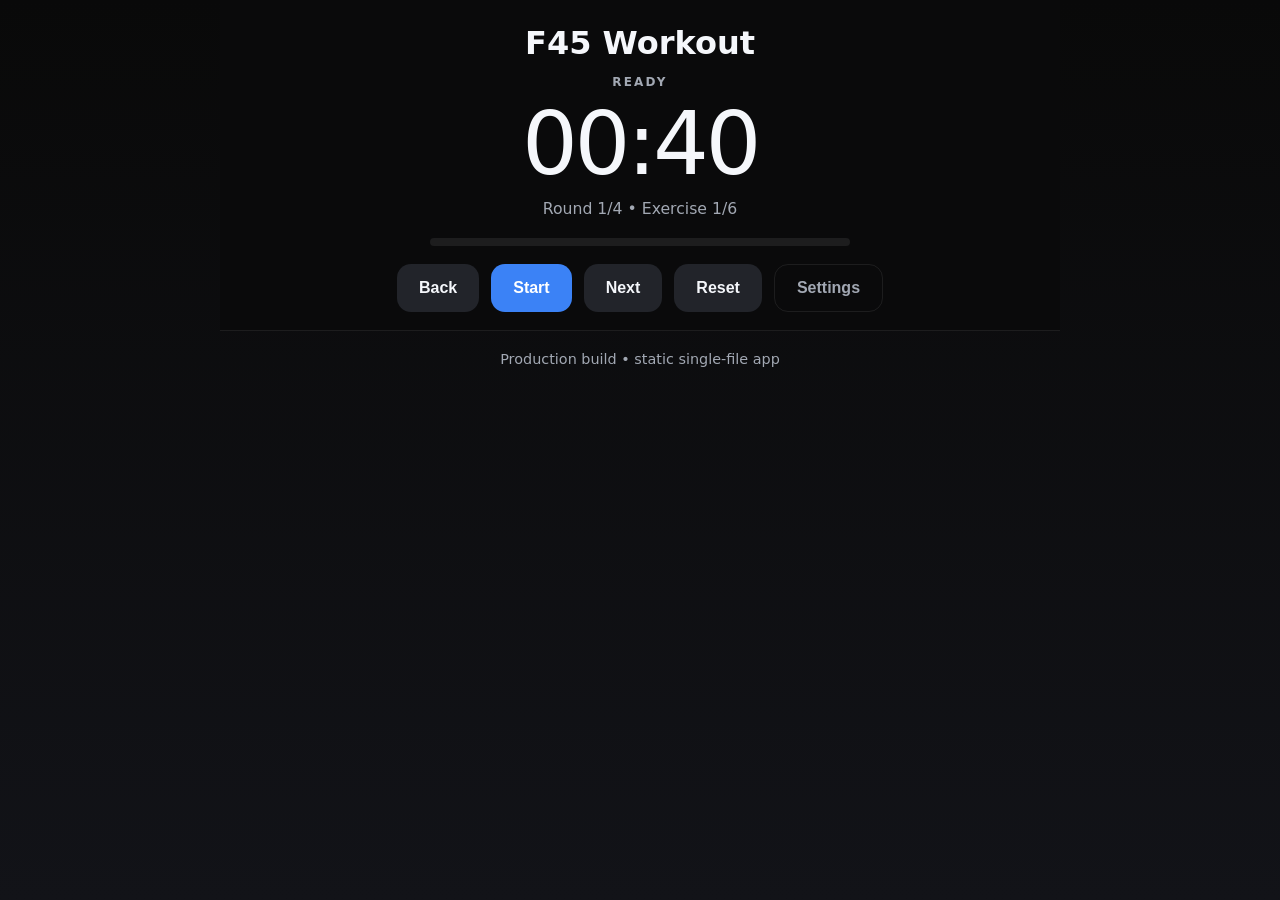
==== index.html @ db2c8e83 "Fix workout render: declare timer variables safely" ====
<!DOCTYPE html>
<html lang="en">
<head>
  <meta charset="UTF-8" />
  <meta name="viewport" content="width=device-width, initial-scale=1.0" />
  <title>F45 Workout</title>
  <meta name="description" content="Simple production-ready F45-style interval workout timer" />
  <style>
    :root {
      --bg: #0b0b0c;
      --panel: #17181b;
      --panel-2: #22242a;
      --text: #f5f7fb;
      --muted: #a2a8b3;
      --blue: #3b82f6;
      --orange: #f59e0b;
      --green: #22c55e;
      --red: #ef4444;
      --border: rgba(255,255,255,0.08);
      --shadow: 0 10px 30px rgba(0,0,0,0.35);
      --radius: 18px;
    }

    * { box-sizing: border-box; margin: 0; padding: 0; }
    html, body { min-height: 100%; }
    body {
      font-family: Inter, system-ui, -apple-system, BlinkMacSystemFont, "Segoe UI", sans-serif;
      background: linear-gradient(180deg, #090909 0%, #121318 100%);
      color: var(--text);
      line-height: 1.45;
    }

    .app {
      max-width: 840px;
      margin: 0 auto;
      padding: 20px 16px 80px;
    }

    .hero {
      position: sticky;
      top: 0;
      z-index: 20;
      backdrop-filter: blur(16px);
      background: rgba(11, 11, 12, 0.88);
      border-bottom: 1px solid var(--border);
      margin: -20px -16px 18px;
      padding: 20px 16px 18px;
    }

    .hero-inner {
      max-width: 840px;
      margin: 0 auto;
      text-align: center;
    }

    .title {
      font-size: clamp(1.4rem, 3vw, 2rem);
      font-weight: 700;
      margin-bottom: 8px;
    }

    .phase {
      text-transform: uppercase;
      letter-spacing: 0.18em;
      font-size: 0.75rem;
      font-weight: 700;
      color: var(--muted);
      margin-bottom: 8px;
    }
    .phase.work { color: var(--blue); }
    .phase.rest { color: var(--orange); }
    .phase.complete { color: var(--green); }

    .timer {
      font-size: clamp(3rem, 10vw, 5.5rem);
      font-weight: 300;
      letter-spacing: -0.04em;
      line-height: 1;
      font-variant-numeric: tabular-nums;
    }

    .status {
      color: var(--muted);
      margin-top: 10px;
      min-height: 24px;
      font-size: 0.98rem;
    }

    .progress-track {
      width: min(420px, 100%);
      margin: 16px auto 0;
      height: 8px;
      border-radius: 999px;
      background: rgba(255,255,255,0.08);
      overflow: hidden;
    }

    .progress-bar {
      width: 0%;
      height: 100%;
      background: var(--blue);
      transition: width 0.25s linear;
    }
    .progress-bar.rest { background: var(--orange); }

    .controls {
      display: flex;
      justify-content: center;
      gap: 12px;
      margin-top: 18px;
      flex-wrap: wrap;
    }

    button {
      border: 0;
      border-radius: 14px;
      padding: 14px 22px;
      cursor: pointer;
      font-weight: 700;
      font-size: 1rem;
      transition: transform 0.15s ease, opacity 0.15s ease, background 0.15s ease;
    }
    button:hover { opacity: 0.95; }
    button:active { transform: scale(0.98); }

    .primary { background: var(--blue); color: white; }
    .secondary { background: var(--panel-2); color: var(--text); }
    .ghost { background: transparent; color: var(--muted); border: 1px solid var(--border); }

    .card {
      background: rgba(23, 24, 27, 0.95);
      border: 1px solid var(--border);
      border-radius: var(--radius);
      box-shadow: var(--shadow);
    }

    .next-up {
      padding: 16px;
      margin-bottom: 18px;
      display: none;
    }
    .next-up.show { display: block; }
    .next-up-label {
      font-size: 0.78rem;
      text-transform: uppercase;
      letter-spacing: 0.16em;
      color: var(--orange);
      font-weight: 700;
      margin-bottom: 8px;
    }
    .next-up-name { font-size: 1.05rem; font-weight: 700; margin-bottom: 4px; }
    .next-up-meta { color: var(--muted); font-size: 0.92rem; }

    .section {
      margin-top: 18px;
      padding: 18px;
    }

    .section-head {
      display: flex;
      justify-content: space-between;
      align-items: center;
      margin-bottom: 14px;
      gap: 10px;
      flex-wrap: wrap;
    }

    .section-title { font-size: 1.15rem; font-weight: 700; }
    .section-badge {
      font-size: 0.75rem;
      text-transform: uppercase;
      letter-spacing: 0.12em;
      padding: 6px 10px;
      border-radius: 999px;
      background: rgba(59,130,246,0.12);
      color: #8fc0ff;
      font-weight: 700;
    }

    .exercise-list {
      display: grid;
      gap: 10px;
    }

    .exercise {
      background: var(--panel-2);
      border: 1px solid transparent;
      border-radius: 16px;
      padding: 14px;
    }
    .exercise.current {
      border-color: rgba(59,130,246,0.8);
      background: rgba(59,130,246,0.10);
    }
    .exercise.done {
      opacity: 0.45;
    }

    .exercise-top {
      display: flex;
      gap: 10px;
      align-items: center;
      margin-bottom: 6px;
    }
    .exercise-num {
      width: 28px;
      height: 28px;
      border-radius: 999px;
      display: grid;
      place-items: center;
      background: rgba(255,255,255,0.08);
      color: var(--muted);
      font-size: 0.82rem;
      font-weight: 700;
      flex: 0 0 auto;
    }
    .exercise.current .exercise-num {
      background: var(--blue);
      color: white;
    }
    .exercise-name { font-weight: 700; }
    .exercise-equip { color: #95bfff; font-size: 0.92rem; margin-left: 38px; }
    .exercise-cues { color: var(--muted); font-size: 0.92rem; margin-left: 38px; margin-top: 3px; }

    .overlay {
      position: fixed;
      inset: 0;
      display: none;
      align-items: center;
      justify-content: center;
      background: rgba(0,0,0,0.82);
      z-index: 50;
      padding: 20px;
    }
    .overlay.show { display: flex; }

    .complete-box {
      max-width: 420px;
      width: 100%;
      text-align: center;
      padding: 26px;
    }
    .complete-icon { font-size: 3rem; margin-bottom: 12px; }
    .complete-title { font-size: 1.4rem; font-weight: 800; margin-bottom: 8px; }
    .complete-sub { color: var(--muted); margin-bottom: 18px; }

    .footer-note {
      text-align: center;
      color: var(--muted);
      margin-top: 18px;
      font-size: 0.9rem;
    }
  </style>
</head>
<body>
  <div class="app">
    <header class="hero">
      <div class="hero-inner">
        <div class="title">F45 Workout</div>
        <div id="phase" class="phase">Ready</div>
        <div id="timer" class="timer">00:40</div>
        <div id="status" class="status">Round 1/4 • Exercise 1/6</div>
        <div class="progress-track"><div id="progress" class="progress-bar"></div></div>
        <div class="controls">
          <button id="backBtn" class="secondary">Back</button>
          <button id="startBtn" class="primary">Start</button>
          <button id="nextBtn" class="secondary">Next</button>
          <button id="resetBtn" class="secondary">Reset</button>
          <button id="settingsBtn" class="ghost">Settings</button>
        </div>
      </div>
    </header>

    <section id="nextUpCard" class="card next-up">
      <div class="next-up-label">Coming Up Next</div>
      <div id="nextUpName" class="next-up-name"></div>
      <div id="nextUpMeta" class="next-up-meta"></div>
    </section>

    <main id="workoutRoot"></main>
    <div class="footer-note">Production build • static single-file app</div>
  </div>

  <div id="settingsOverlay" class="overlay">
    <div class="card complete-box" style="text-align:left; max-width:520px;">
      <div class="complete-title" style="font-size:1.2rem; margin-bottom:14px;">Workout Settings</div>
      <div style="display:grid; gap:12px;">
        <label>Work Seconds<br><input id="workInput" type="number" min="5" max="300" style="width:100%; margin-top:6px; padding:10px; border-radius:10px; border:1px solid var(--border); background:var(--panel-2); color:var(--text);"></label>
        <label>Rest Seconds<br><input id="restInput" type="number" min="5" max="300" style="width:100%; margin-top:6px; padding:10px; border-radius:10px; border:1px solid var(--border); background:var(--panel-2); color:var(--text);"></label>
        <label>Long Rest Seconds<br><input id="longRestInput" type="number" min="10" max="600" style="width:100%; margin-top:6px; padding:10px; border-radius:10px; border:1px solid var(--border); background:var(--panel-2); color:var(--text);"></label>
        <label><input id="soundToggle" type="checkbox"> Sound cues</label>
        <label><input id="vibrateToggle" type="checkbox"> Vibration cues</label>
      </div>
      <div class="controls" style="justify-content:flex-end; margin-top:18px;">
        <button id="closeSettingsBtn" class="secondary">Close</button>
        <button id="saveSettingsBtn" class="primary">Save</button>
      </div>
    </div>
  </div>

  <div id="completeOverlay" class="overlay">
    <div class="card complete-box">
      <div class="complete-icon">🎉</div>
      <div class="complete-title">Workout Complete!</div>
      <div class="complete-sub">Great job finishing today’s session.</div>
      <button id="doneBtn" class="primary">Done</button>
    </div>
  </div>

  <script>
    (function () {
      'use strict';

      let WORK_TIME = 40;
      let REST_TIME = 20;
      let LONG_REST_TIME = 120;

      const EXERCISE_LIBRARY = {
        squat: [
          { name: 'DB Goblet Squat', equip: '1×10kg DB', cues: 'Elbows inside knees; full-foot pressure' },
          { name: 'DB Thruster', equip: '2×5kg DB', cues: 'Squat → drive overhead; steady breathing' },
          { name: 'Band Squat', equip: 'Band', cues: 'Knees out; constant tension; full depth' },
          { name: 'Tempo Air Squat', equip: 'Bodyweight', cues: '3s down; 1s pause; stand tall' }
        ],
        lunge: [
          { name: 'DB Reverse Lunge', equip: '2×5kg DB', cues: 'Step back softly; stay tall; alternate sides' },
          { name: 'DB Split Squat', equip: '2×5kg DB', cues: 'Control depth; front heel heavy; upright torso' },
          { name: 'Walking Lunge', equip: 'Bodyweight', cues: 'Long step; knee tracks toes; steady pace' },
          { name: 'Lateral Lunge', equip: 'Bodyweight', cues: 'Sit into hip; other leg long; chest up' }
        ],
        hinge: [
          { name: 'DB Romanian Deadlift', equip: '2×10kg DB', cues: 'Hips back; lats on; feel hamstrings' },
          { name: 'DB Single-Leg RDL', equip: '1×10kg DB', cues: 'Square hips; reach long; control' },
          { name: 'Band Good Morning', equip: 'Heavy band', cues: 'Band at hips; hinge; squeeze glutes' },
          { name: 'Glute Bridge', equip: 'Bodyweight', cues: 'Ribs down; full hip extension; pause' }
        ],
        push: [
          { name: 'DB Strict Press', equip: '2×10kg DB', cues: 'Ribs down; glutes tight; smooth press' },
          { name: 'DB Floor Press', equip: '2×10kg DB', cues: 'Elbows ~45°; pause on floor; press fast' },
          { name: 'Push-Ups', equip: 'Bodyweight', cues: 'Full-body tension; chest to floor; lock out' },
          { name: 'Band Triceps Pushdown', equip: 'Band', cues: 'Lock elbows; full extension; slow return' }
        ],
        pull: [
          { name: 'Pull-Ups / Chin-Ups', equip: 'Pull-up bar', cues: 'Full hang; ribs down; controlled reps' },
          { name: 'DB Bent-Over Row', equip: '2×10kg DB', cues: 'Flat back; pull to pockets; pause 1s' },
          { name: 'Single-Arm DB Row', equip: '1×10kg DB', cues: 'Brace hard; elbow to hip; slow return' },
          { name: 'Band Face Pull', equip: 'Light band', cues: 'Pull to eyebrows; elbows high; 1s squeeze' }
        ],
        carry: [
          { name: 'Farmer Carry March', equip: '2×10kg DB', cues: 'Tall posture; slow march; brace hard' },
          { name: 'Suitcase Carry March', equip: '1×10kg DB', cues: 'Stay square; avoid side bend; controlled steps' },
          { name: 'Front Rack Carry March', equip: '2×5kg DB', cues: 'Elbows up; ribs down; smooth steps' },
          { name: 'Overhead Carry March', equip: '2×5kg DB', cues: 'Lockout stable; slow feet; tight core' }
        ]
      };

      const CATEGORY_POOL = ['squat', 'lunge', 'hinge', 'push', 'pull', 'carry'];

      function seededRandom(seed) {

function seededRandom(seed) {
        const x = Math.sin(seed) * 10000;
        return x - Math.floor(x);
      }

      function getTodaySeed() {
        return Number(new Date().toISOString().slice(0, 10).replaceAll('-', ''));
      }

      function pickExercises(category, count, offset) {
        const list = EXERCISE_LIBRARY[category];
        const used = new Set();
        const seed = getTodaySeed();
        const out = [];
        for (let i = 0; i < count; i++) {
          let idx = Math.floor(seededRandom(seed + offset + i) * list.length);
          while (used.has(idx) && used.size < list.length) idx = (idx + 1) % list.length;
          used.add(idx);
          out.push(list[idx]);
        }
        return out;
      }

      function shuffleWithSeed(items, seedBase) {
        const arr = [...items];
        for (let i = arr.length - 1; i > 0; i--) {
          const j = Math.floor(seededRandom(seedBase + i) * (i + 1));
          [arr[i], arr[j]] = [arr[j], arr[i]];
        }
        return arr;
      }

      function pickOne(category, seedBase, usedByCategory) {
        const list = EXERCISE_LIBRARY[category];
        const used = usedByCategory[category] || new Set();
        let idx = Math.floor(seededRandom(seedBase) * list.length);
        let attempts = 0;
        while (used.has(idx) && attempts < list.length) {
          idx = (idx + 1) % list.length;
          attempts++;
        }
        used.add(idx);
        usedByCategory[category] = used;
        return { ...list[idx], category };
      }

      function buildSet(seedBase, usedByCategory) {
        const order = shuffleWithSeed(CATEGORY_POOL, seedBase);
        return order.map((category, i) => pickOne(category, seedBase + (i * 17), usedByCategory));
      }

      function buildWorkout() {
        const usedByCategory = {};
        const seed = getTodaySeed() + Math.floor(Math.random() * 100000);
        const set1 = buildSet(seed + 11, usedByCategory);
        const set2 = [...set1];
        const set3 = buildSet(seed + 97, usedByCategory);
        const set4 = [...set3];
        return {
          sets: [set1, set2, set3, set4],
          names: ['Set 1', 'Set 2', 'Set 3', 'Set 4'],
          longRestAfterSet: [false, true, false, false]
        };
      }

      const els = {
        phase: document.getElementById('phase'),
        timer: document.getElementById('timer'),
        status: document.getElementById('status'),
        progress: document.getElementById('progress'),
        startBtn: document.getElementById('startBtn'),
        resetBtn: document.getElementById('resetBtn'),
        doneBtn: document.getElementById('doneBtn'),
        backBtn: document.getElementById('backBtn'),
        nextBtn: document.getElementById('nextBtn'),
        settingsBtn: document.getElementById('settingsBtn'),
        settingsOverlay: document.getElementById('settingsOverlay'),
        closeSettingsBtn: document.getElementById('closeSettingsBtn'),
        saveSettingsBtn: document.getElementById('saveSettingsBtn'),
        workInput: document.getElementById('workInput'),
        restInput: document.getElementById('restInput'),
        longRestInput: document.getElementById('longRestInput'),
        soundToggle: document.getElementById('soundToggle'),
        vibrateToggle: document.getElementById('vibrateToggle'),
        nextUpCard: document.getElementById('nextUpCard'),
        nextUpName: document.getElementById('nextUpName'),
        nextUpMeta: document.getElementById('nextUpMeta'),
        workoutRoot: document.getElementById('workoutRoot'),
        completeOverlay: document.getElementById('completeOverlay')
      };


      const audioCtx = window.AudioContext ? new AudioContext() : null;
      const prefs = JSON.parse(localStorage.getItem('f45Prefs') || '{"sound":true,"vibrate":false,"work":40,"rest":20,"longRest":120}');
      let WORK_TIME = Number(prefs.work || 40);
      let REST_TIME = Number(prefs.rest || 20);
      let LONG_REST_TIME = Number(prefs.longRest || 120);

      function beep(freq = 880, duration = 120) {
        if (!prefs.sound || !audioCtx) return;
        const osc = audioCtx.createOscillator();
        const gain = audioCtx.createGain();
        osc.connect(gain); gain.connect(audioCtx.destination);
        osc.type = 'sine'; osc.frequency.value = freq;
        gain.gain.value = 0.03;
        osc.start();
        setTimeout(() => osc.stop(), duration);
      }

      function buzz(ms = 120) {
        if (prefs.vibrate && navigator.vibrate) navigator.vibrate(ms);
      }

      function openSettings() {
        els.workInput.value = WORK_TIME;
        els.restInput.value = REST_TIME;
        els.longRestInput.value = LONG_REST_TIME;
        els.soundToggle.checked = !!prefs.sound;
        els.vibrateToggle.checked = !!prefs.vibrate;
        els.settingsOverlay.classList.add('show');
      }

      function closeSettings() {
        els.settingsOverlay.classList.remove('show');
      }

      function saveSettings() {
        WORK_TIME = Math.max(5, Number(els.workInput.value || 40));
        REST_TIME = Math.max(5, Number(els.restInput.value || 20));
        LONG_REST_TIME = Math.max(10, Number(els.longRestInput.value || 120));
        prefs.work = WORK_TIME; prefs.rest = REST_TIME; prefs.longRest = LONG_REST_TIME;
        prefs.sound = !!els.soundToggle.checked;
        prefs.vibrate = !!els.vibrateToggle.checked;
        localStorage.setItem('f45Prefs', JSON.stringify(prefs));
        resetWorkout();
        closeSettings();
      }

      let workout = buildWorkout();
      const state = {
        running: false,
        timerId: null,
        currentSet: 0,
        currentExercise: 0,
        isWork: true,
        timeLeft: WORK_TIME
      };

      function renderWorkout() {
        els.workoutRoot.innerHTML = workout.sets.map((set, setIdx) => `
          <section class="card section" id="set-${setIdx}">
            <div class="section-head">
              <div class="section-title">${workout.names[setIdx]}</div>
              <div class="section-badge">${workout.longRestAfterSet[setIdx] ? 'Long rest after set' : '6 exercises'}</div>
            </div>
            <div class="exercise-list">
              ${set.map((ex, idx) => `
                <article class="exercise" data-set="${setIdx}" data-index="${idx}">
                  <div class="exercise-top">
                    <div class="exercise-num">${idx + 1}</div>
                    <div class="exercise-name">${ex.name}</div>
                  </div>
                  <div class="exercise-equip">${ex.equip}</div>
                  <div class="exercise-cues">${ex.cues}</div>
                </article>
              `).join('')}
            </div>
          </section>
        `).join('');
      }

      function getDisplayTarget() {
        if (state.isWork) return { set: state.currentSet, exercise: state.currentExercise };
        let nextSet = state.currentSet;
        let nextExercise = state.currentExercise + 1;
        if (nextExercise >= 6) {
          nextExercise = 0;
          nextSet += 1;
        }
        return { set: nextSet, exercise: nextExercise };
      }

      function updateExerciseStates() {
        document.querySelectorAll('.exercise').forEach((node) => {
          const setIdx = Number(node.dataset.set);
          const exIdx = Number(node.dataset.index);
          node.classList.remove('current', 'done');
          if (setIdx < state.currentSet || (setIdx === state.currentSet && exIdx < state.currentExercise)) {
            node.classList.add('done');
          }
        });
        const target = getDisplayTarget();
        const current = document.querySelector(`.exercise[data-set="${target.set}"][data-index="${target.exercise}"]`);
        if (current) current.classList.add('current');
      }

      function updateNextUp() {
        if (state.isWork) {
          els.nextUpCard.classList.remove('show');
          return;
        }
        const target = getDisplayTarget();
        const ex = workout.sets[target.set]?.[target.exercise];
        if (!ex) {
          els.nextUpCard.classList.remove('show');
          return;
        }
        els.nextUpName.textContent = ex.name;
        els.nextUpMeta.textContent = `${ex.equip} • ${ex.cues}`;
        els.nextUpCard.classList.add('show');
      }

      function updateStatus() {
        const target = getDisplayTarget();
        const ex = workout.sets[target.set]?.[target.exercise];
        const label = state.isWork ? 'WORK' : 'REST';
        els.phase.textContent = label;
        els.phase.className = `phase ${state.isWork ? 'work' : 'rest'}`;
        if (ex) {
          els.status.textContent = `Round ${target.set + 1}/4 • Exercise ${target.exercise + 1}/6 • ${ex.name}`;
        } else {
          els.status.textContent = 'Workout complete';
        }
      }

      function updateTimer() {
        const mins = String(Math.floor(state.timeLeft / 60)).padStart(2, '0');
        const secs = String(state.timeLeft % 60).padStart(2, '0');
        els.timer.textContent = `${mins}:${secs}`;
        const total = state.isWork ? WORK_TIME : (workout.longRestAfterSet[state.currentSet] && state.currentExercise === 5 ? LONG_REST_TIME : REST_TIME);
        const progress = ((total - state.timeLeft) / total) * 100;
        els.progress.style.width = `${Math.max(0, Math.min(100, progress))}%`;
        els.progress.className = `progress-bar${state.isWork ? '' : ' rest'}`;
      }

      function renderAll() {
        updateStatus();
        updateTimer();
        updateExerciseStates();
        updateNextUp();
      }

      function stopTimer() {
        state.running = false;
        if (state.timerId) clearInterval(state.timerId);
        state.timerId = null;
        els.startBtn.textContent = 'Start';
      }

      function completeWorkout() {
        stopTimer();
        els.phase.textContent = 'COMPLETE';
        els.phase.className = 'phase complete';
        els.completeOverlay.classList.add('show');
      }

      function advancePhase() {
        if (state.isWork) {
          const lastExercise = state.currentExercise === 5;
          const lastSet = state.currentSet === 3;
          if (lastExercise && lastSet) {
            completeWorkout();
            return;
          }
          state.isWork = false;
          state.timeLeft = lastExercise && workout.longRestAfterSet[state.currentSet] ? LONG_REST_TIME : REST_TIME;
        } else {
          state.isWork = true;
          if (state.currentExercise < 5) {
            state.currentExercise += 1;
          } else {
            state.currentExercise = 0;
            state.currentSet += 1;
          }
          state.timeLeft = WORK_TIME;
        }
        renderAll();
      }

      function tick() {
        if (state.timeLeft > 0) {
          if (state.timeLeft <= 3) {
            beep(700 + ((4 - state.timeLeft) * 120), 90);
            buzz(60);
          }
          state.timeLeft -= 1;
          updateTimer();
        } else {
          beep(state.isWork ? 620 : 920, 180); buzz(120); advancePhase();
        }
      }


      function goNext() {
        if (state.currentSet === 3 && state.currentExercise === 5 && state.isWork) {
          completeWorkout();
          return;
        }
        advancePhase();
      }

      function goBack() {
        if (!state.isWork) {
          state.isWork = true;
          state.timeLeft = WORK_TIME;
          renderAll();
          return;
        }
        if (state.currentExercise > 0) {
          state.currentExercise -= 1;
        } else if (state.currentSet > 0) {
          state.currentSet -= 1;
          state.currentExercise = 5;
        } else {
          state.timeLeft = WORK_TIME;
          renderAll();
          return;
        }
        state.isWork = true;
        state.timeLeft = WORK_TIME;
        renderAll();
      }

      function toggleStart() {
        if (state.running) {
          stopTimer();
          els.startBtn.textContent = 'Resume';
          return;
        }
        state.running = true;
        els.startBtn.textContent = 'Pause';
        state.timerId = setInterval(tick, 1000);
      }

      function resetWorkout() {
        stopTimer();
        workout = buildWorkout();
        renderWorkout();
        state.currentSet = 0;
        state.currentExercise = 0;
        state.isWork = true;
        state.timeLeft = WORK_TIME;
        els.completeOverlay.classList.remove('show');
        renderAll();
      }

      els.backBtn.addEventListener('click', goBack);
      els.startBtn.addEventListener('click', () => { if (audioCtx && audioCtx.state === 'suspended') audioCtx.resume(); toggleStart(); });
      els.nextBtn.addEventListener('click', goNext);
      els.resetBtn.addEventListener('click', resetWorkout);
      els.settingsBtn.addEventListener('click', openSettings);
      els.closeSettingsBtn.addEventListener('click', closeSettings);
      els.saveSettingsBtn.addEventListener('click', saveSettings);
      els.doneBtn.addEventListener('click', () => {
        els.completeOverlay.classList.remove('show');
        resetWorkout();
      });

      renderWorkout();
      renderAll();
    })();
  </script>
</body>
</html>
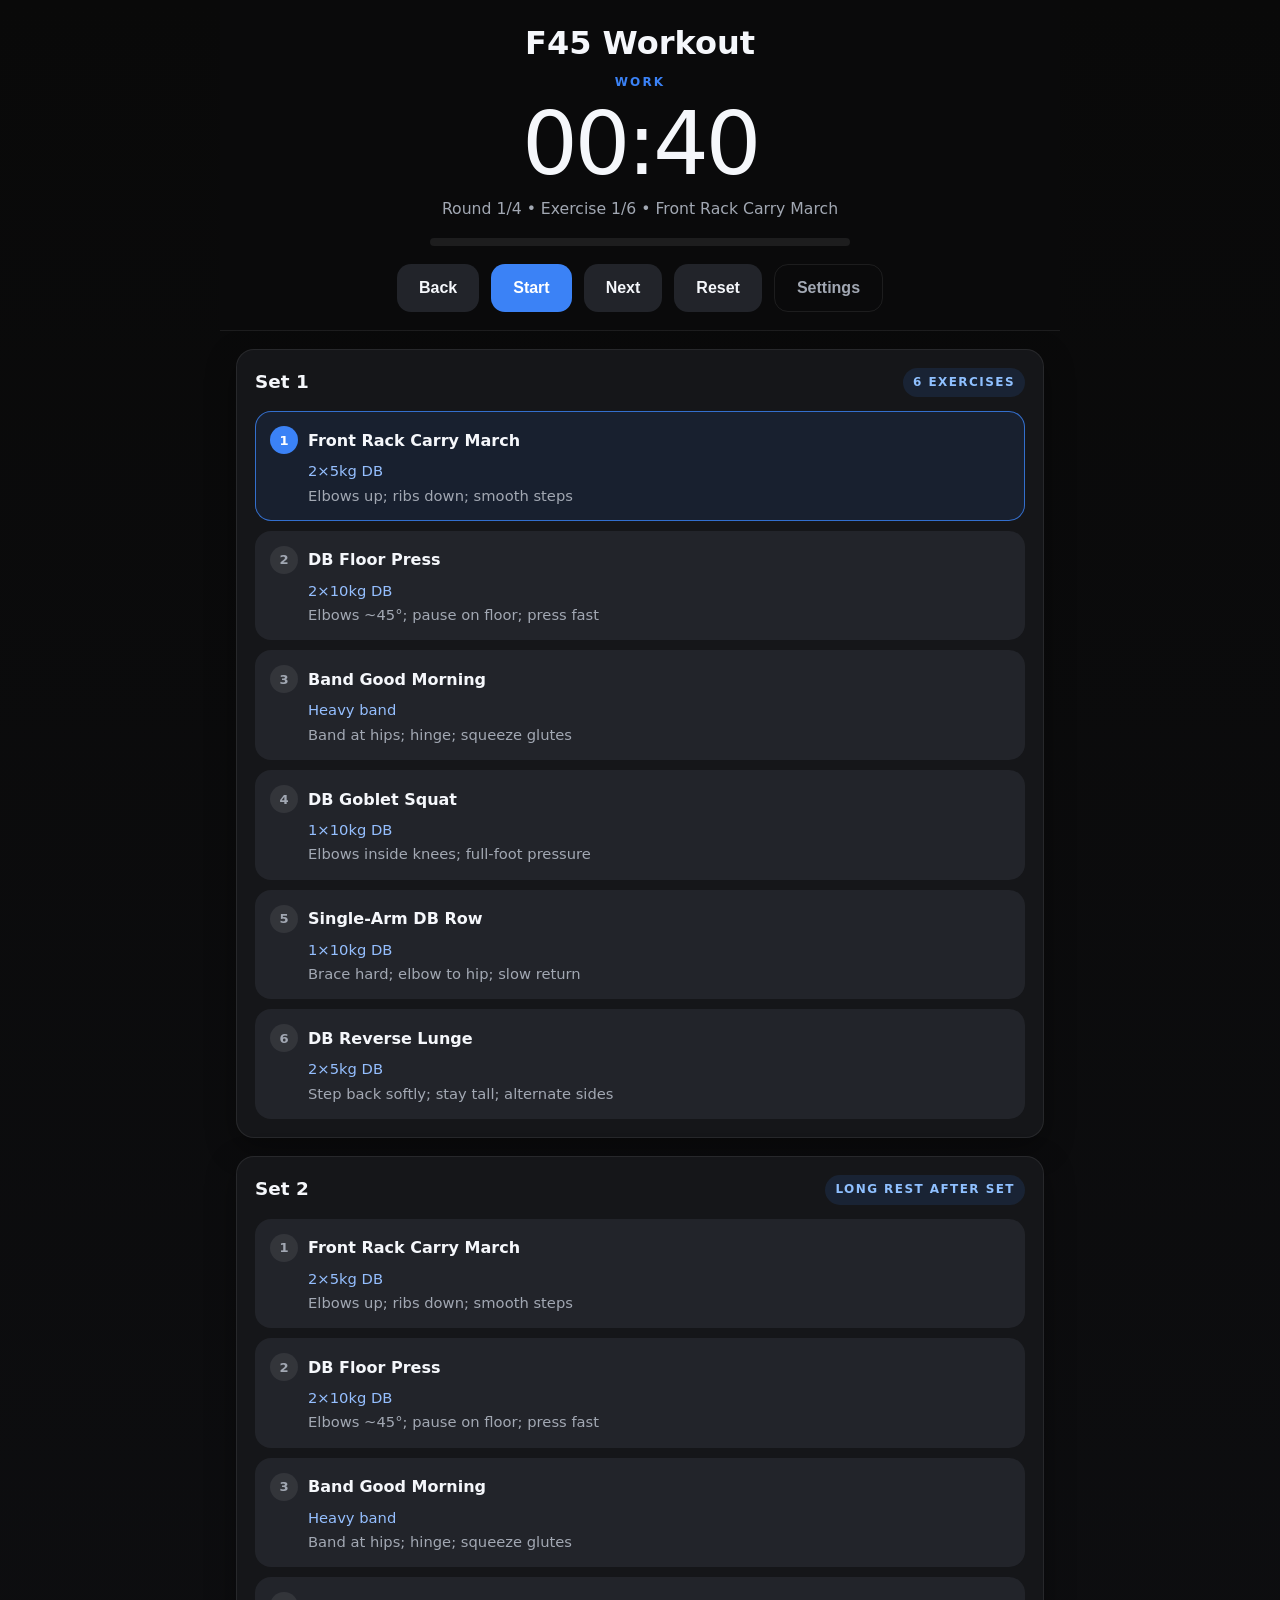
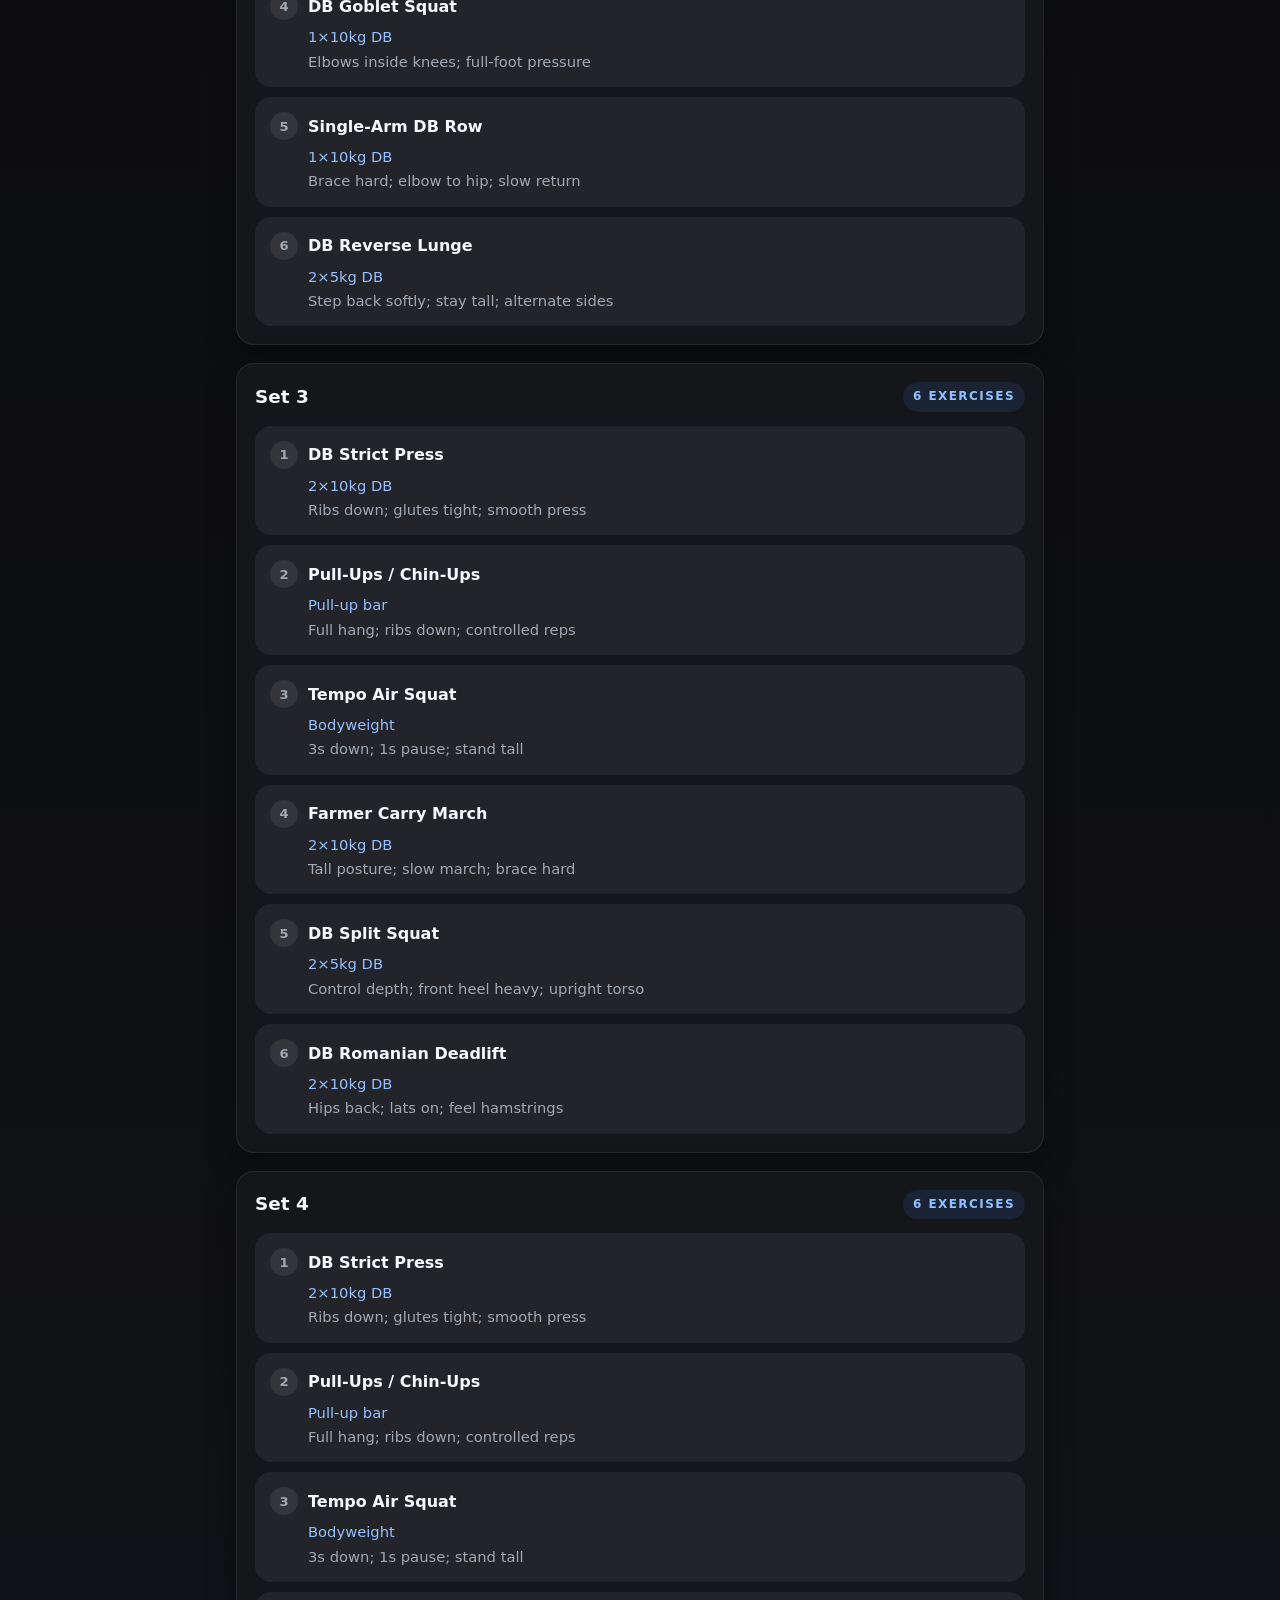
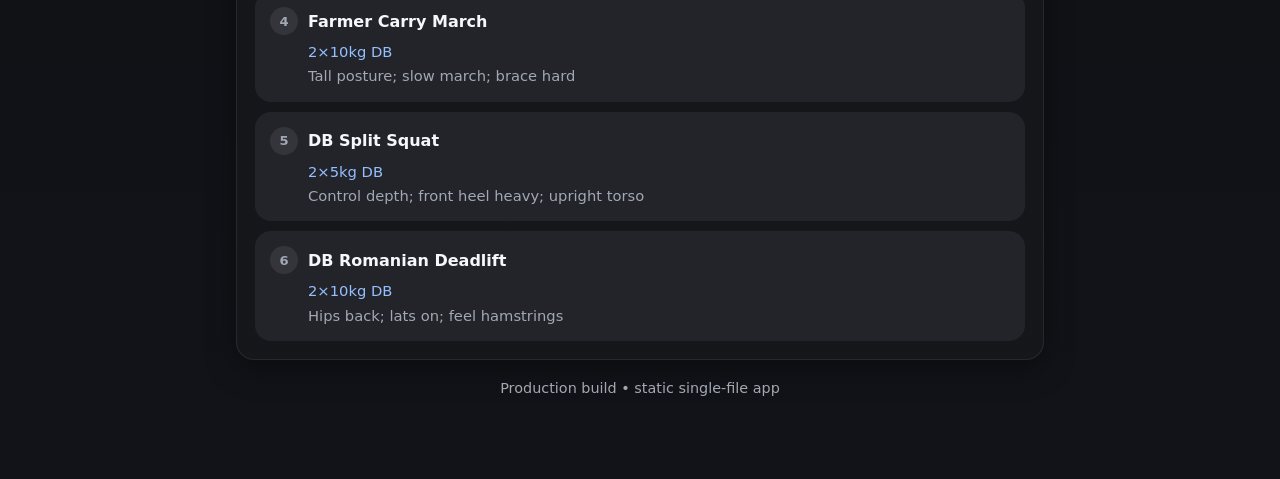
==== commit 0b0f1cc1: "Fix blank exercises: remove duplicate let declarations causing SyntaxError WORK_TIME, REST_TIME, and" ====
--- a/index.html
+++ b/index.html
@@ -310,10 +310,6 @@
   <script>
     (function () {
       'use strict';
-
-      let WORK_TIME = 40;
-      let REST_TIME = 20;
-      let LONG_REST_TIME = 120;
 
       const EXERCISE_LIBRARY = {
         squat: [
@@ -357,8 +353,6 @@
       const CATEGORY_POOL = ['squat', 'lunge', 'hinge', 'push', 'pull', 'carry'];
 
       function seededRandom(seed) {
-
-function seededRandom(seed) {
         const x = Math.sin(seed) * 10000;
         return x - Math.floor(x);
       }
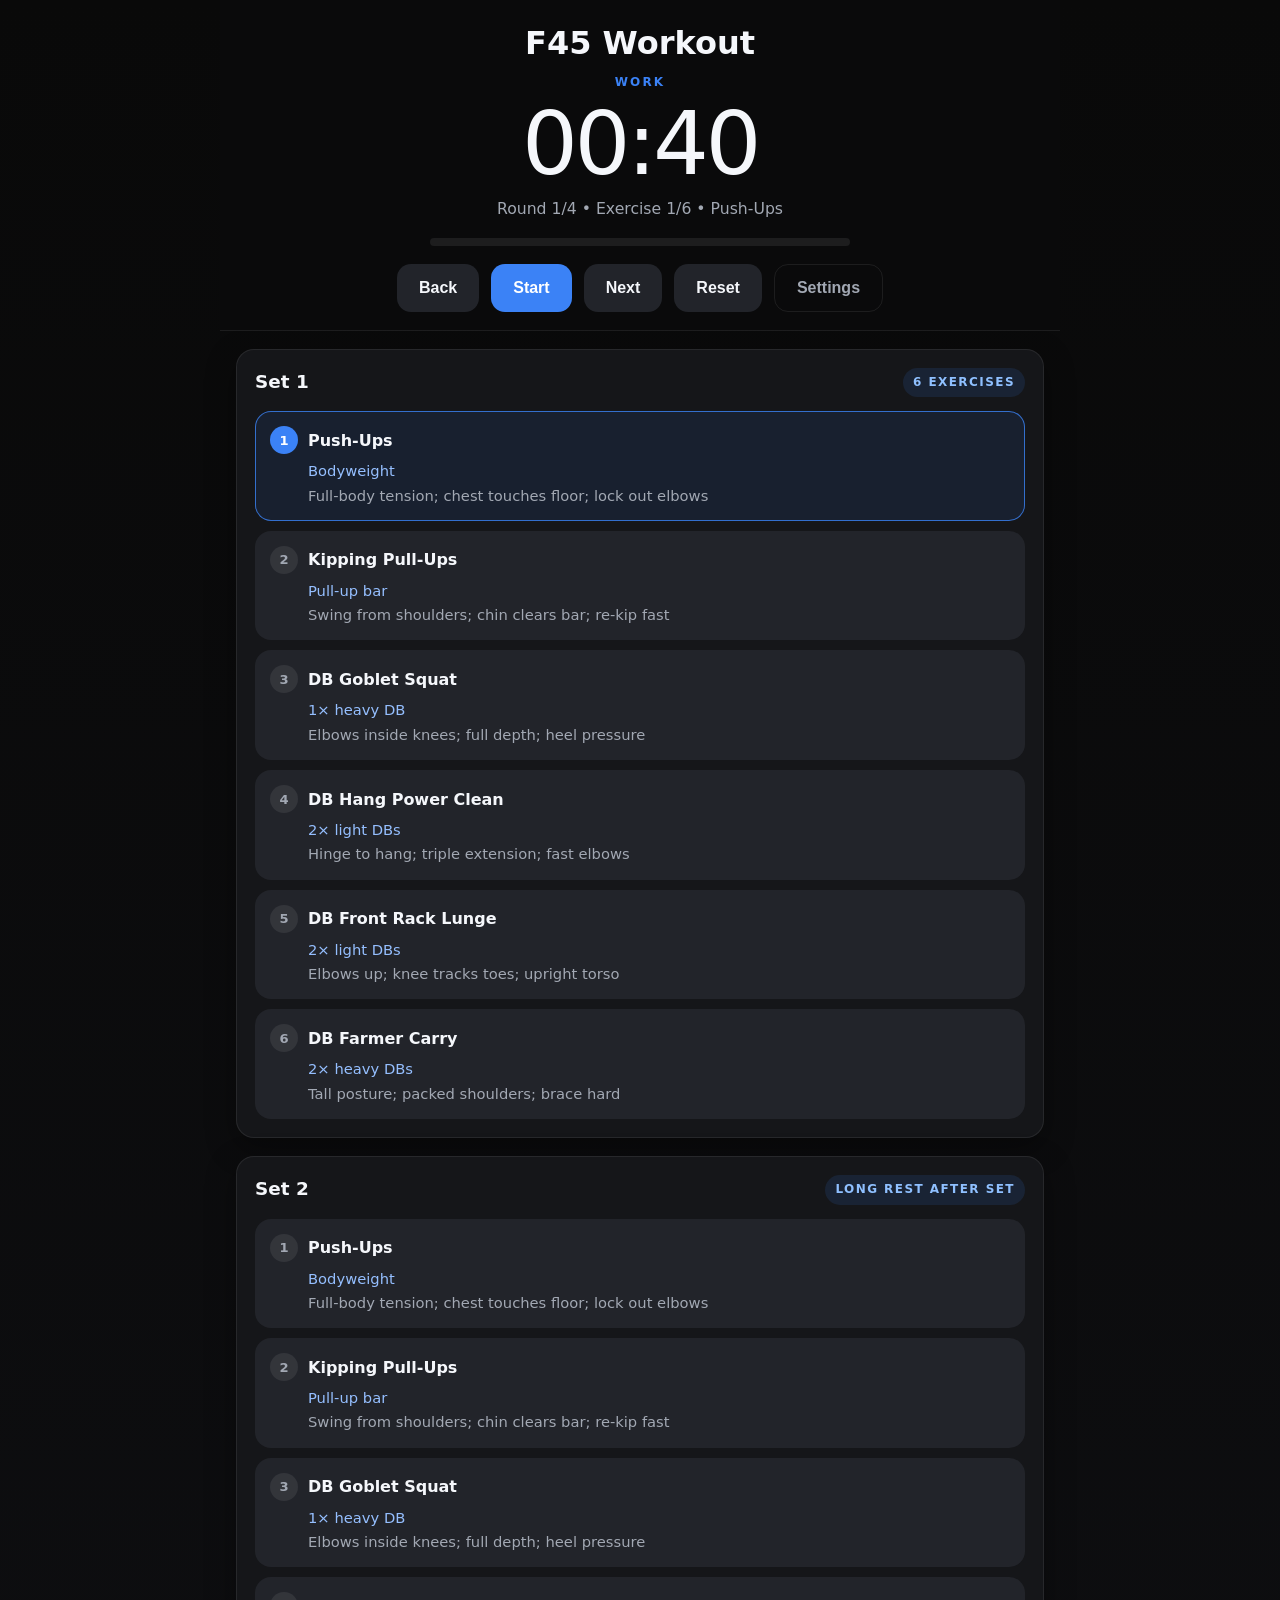
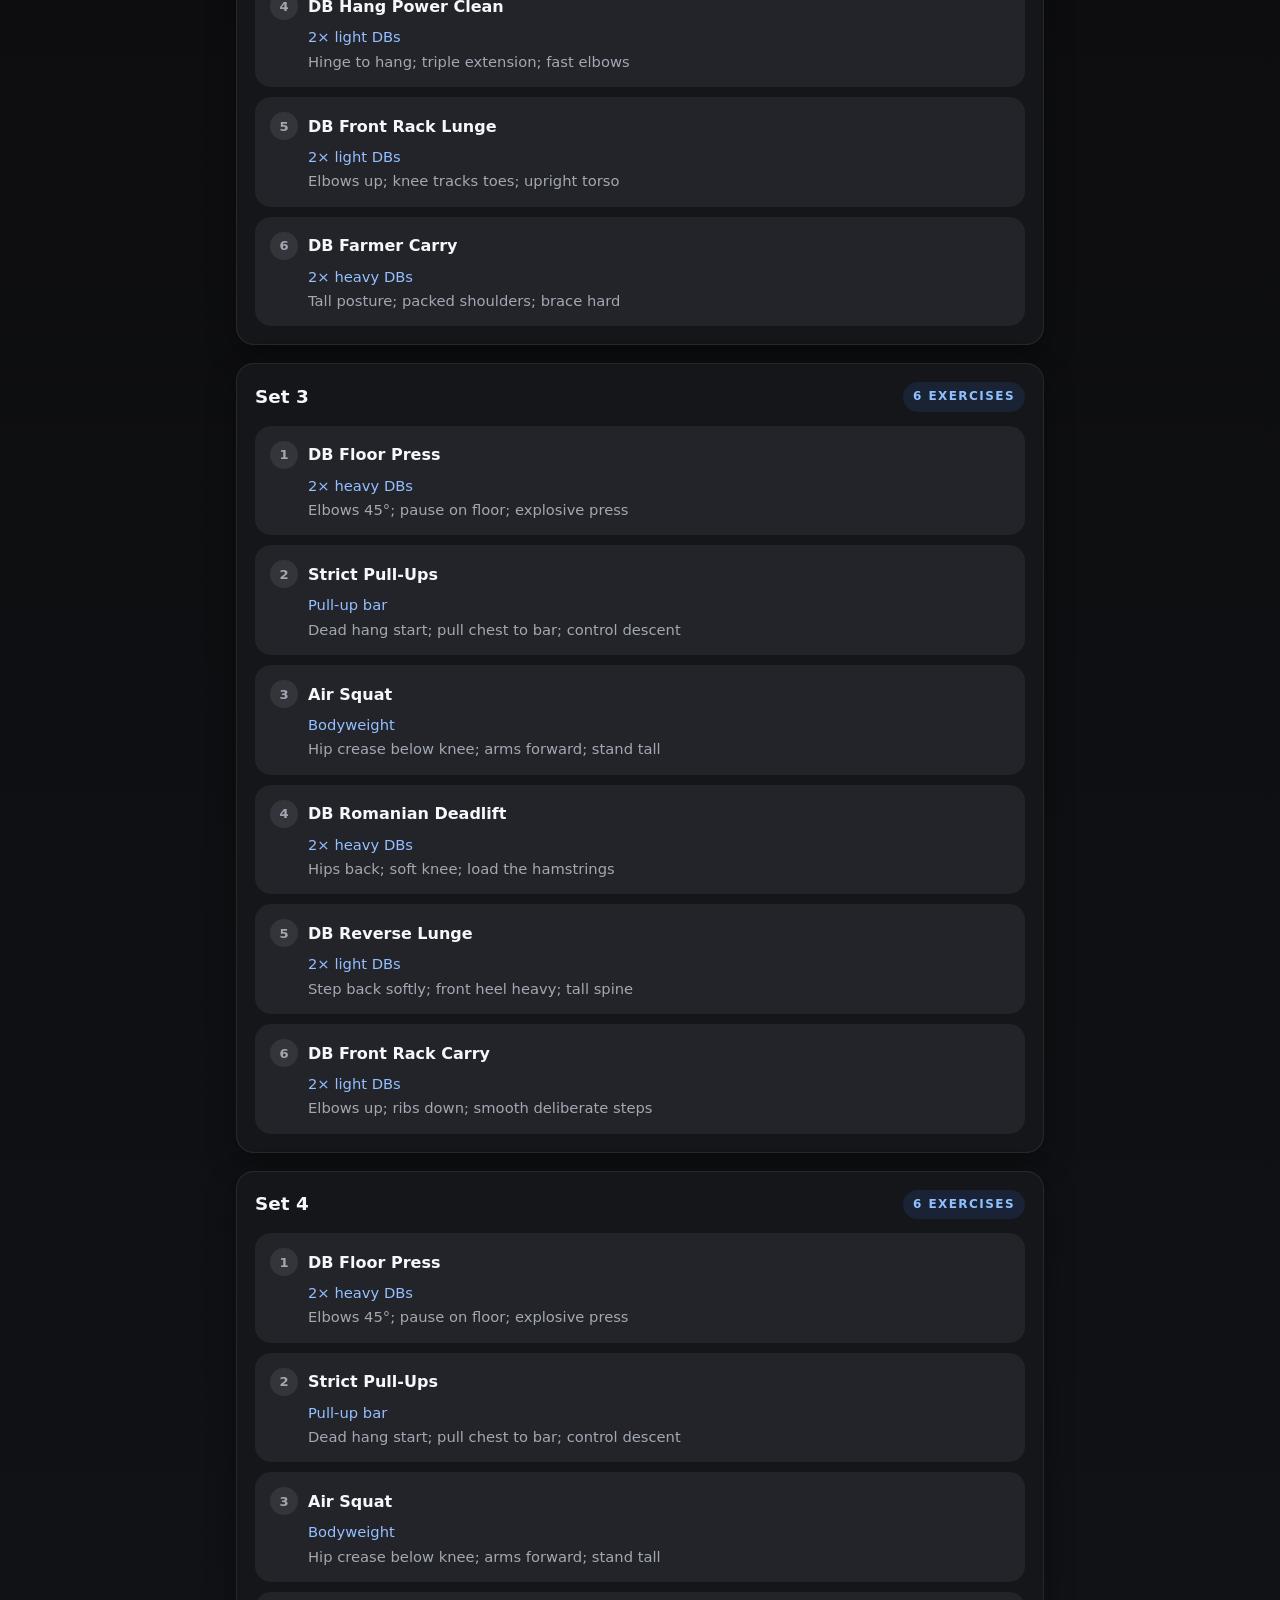
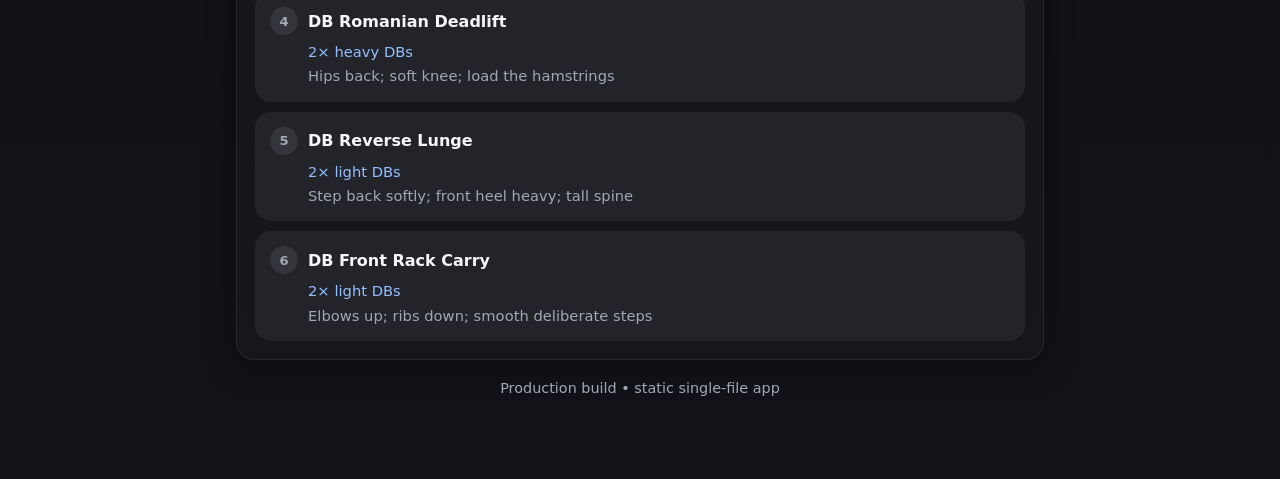
==== commit e08d67e8: "Update exercise library for CrossFit equipment; fix sequence to push/pull/squat/hinge/lunge/carry - " ====
--- a/index.html
+++ b/index.html
@@ -312,45 +312,45 @@
       'use strict';
 
       const EXERCISE_LIBRARY = {
+        push: [
+          { name: 'DB Push Press', equip: '2× light DBs', cues: 'Dip hips; drive legs; press to full lockout' },
+          { name: 'DB Strict Press', equip: '2× light DBs', cues: 'Ribs down; no leg drive; vertical press to lockout' },
+          { name: 'Push-Ups', equip: 'Bodyweight', cues: 'Full-body tension; chest touches floor; lock out elbows' },
+          { name: 'DB Floor Press', equip: '2× heavy DBs', cues: 'Elbows 45°; pause on floor; explosive press' }
+        ],
+        pull: [
+          { name: 'Strict Pull-Ups', equip: 'Pull-up bar', cues: 'Dead hang start; pull chest to bar; control descent' },
+          { name: 'Kipping Pull-Ups', equip: 'Pull-up bar', cues: 'Swing from shoulders; chin clears bar; re-kip fast' },
+          { name: 'DB Bent-Over Row', equip: '2× heavy DBs', cues: 'Flat back; pull to hips; 1s squeeze at top' },
+          { name: 'Band Face Pull', equip: 'Light band', cues: 'Elbows high; pull to forehead; external rotation' }
+        ],
         squat: [
-          { name: 'DB Goblet Squat', equip: '1×10kg DB', cues: 'Elbows inside knees; full-foot pressure' },
-          { name: 'DB Thruster', equip: '2×5kg DB', cues: 'Squat → drive overhead; steady breathing' },
-          { name: 'Band Squat', equip: 'Band', cues: 'Knees out; constant tension; full depth' },
-          { name: 'Tempo Air Squat', equip: 'Bodyweight', cues: '3s down; 1s pause; stand tall' }
+          { name: 'DB Goblet Squat', equip: '1× heavy DB', cues: 'Elbows inside knees; full depth; heel pressure' },
+          { name: 'DB Thruster', equip: '2× light DBs', cues: 'Squat to overhead in one drive; full lockout' },
+          { name: 'DB Front Squat', equip: '2× light DBs', cues: 'Elbows high; upright torso; below parallel' },
+          { name: 'Air Squat', equip: 'Bodyweight', cues: 'Hip crease below knee; arms forward; stand tall' }
+        ],
+        hinge: [
+          { name: 'DB Deadlift', equip: '2× heavy DBs', cues: 'Neutral spine; push floor away; hips and shoulders rise together' },
+          { name: 'DB Romanian Deadlift', equip: '2× heavy DBs', cues: 'Hips back; soft knee; load the hamstrings' },
+          { name: 'DB Hang Power Clean', equip: '2× light DBs', cues: 'Hinge to hang; triple extension; fast elbows' },
+          { name: 'DB Sumo Deadlift High Pull', equip: '1× heavy DB', cues: 'Wide stance; shrug first; pull high; control down' }
         ],
         lunge: [
-          { name: 'DB Reverse Lunge', equip: '2×5kg DB', cues: 'Step back softly; stay tall; alternate sides' },
-          { name: 'DB Split Squat', equip: '2×5kg DB', cues: 'Control depth; front heel heavy; upright torso' },
-          { name: 'Walking Lunge', equip: 'Bodyweight', cues: 'Long step; knee tracks toes; steady pace' },
-          { name: 'Lateral Lunge', equip: 'Bodyweight', cues: 'Sit into hip; other leg long; chest up' }
-        ],
-        hinge: [
-          { name: 'DB Romanian Deadlift', equip: '2×10kg DB', cues: 'Hips back; lats on; feel hamstrings' },
-          { name: 'DB Single-Leg RDL', equip: '1×10kg DB', cues: 'Square hips; reach long; control' },
-          { name: 'Band Good Morning', equip: 'Heavy band', cues: 'Band at hips; hinge; squeeze glutes' },
-          { name: 'Glute Bridge', equip: 'Bodyweight', cues: 'Ribs down; full hip extension; pause' }
-        ],
-        push: [
-          { name: 'DB Strict Press', equip: '2×10kg DB', cues: 'Ribs down; glutes tight; smooth press' },
-          { name: 'DB Floor Press', equip: '2×10kg DB', cues: 'Elbows ~45°; pause on floor; press fast' },
-          { name: 'Push-Ups', equip: 'Bodyweight', cues: 'Full-body tension; chest to floor; lock out' },
-          { name: 'Band Triceps Pushdown', equip: 'Band', cues: 'Lock elbows; full extension; slow return' }
-        ],
-        pull: [
-          { name: 'Pull-Ups / Chin-Ups', equip: 'Pull-up bar', cues: 'Full hang; ribs down; controlled reps' },
-          { name: 'DB Bent-Over Row', equip: '2×10kg DB', cues: 'Flat back; pull to pockets; pause 1s' },
-          { name: 'Single-Arm DB Row', equip: '1×10kg DB', cues: 'Brace hard; elbow to hip; slow return' },
-          { name: 'Band Face Pull', equip: 'Light band', cues: 'Pull to eyebrows; elbows high; 1s squeeze' }
+          { name: 'DB Front Rack Lunge', equip: '2× light DBs', cues: 'Elbows up; knee tracks toes; upright torso' },
+          { name: 'DB Reverse Lunge', equip: '2× light DBs', cues: 'Step back softly; front heel heavy; tall spine' },
+          { name: 'DB Walking Lunge', equip: '2× light DBs', cues: 'Long stride; knee nearly touches floor; drive through front heel' },
+          { name: 'DB Lateral Lunge', equip: '2× light DBs', cues: 'Sit into hip; straight leg long; chest up' }
         ],
         carry: [
-          { name: 'Farmer Carry March', equip: '2×10kg DB', cues: 'Tall posture; slow march; brace hard' },
-          { name: 'Suitcase Carry March', equip: '1×10kg DB', cues: 'Stay square; avoid side bend; controlled steps' },
-          { name: 'Front Rack Carry March', equip: '2×5kg DB', cues: 'Elbows up; ribs down; smooth steps' },
-          { name: 'Overhead Carry March', equip: '2×5kg DB', cues: 'Lockout stable; slow feet; tight core' }
+          { name: 'DB Farmer Carry', equip: '2× heavy DBs', cues: 'Tall posture; packed shoulders; brace hard' },
+          { name: 'DB Suitcase Carry', equip: '1× heavy DB', cues: 'Resist side bend; stay square; controlled march' },
+          { name: 'DB Front Rack Carry', equip: '2× light DBs', cues: 'Elbows up; ribs down; smooth deliberate steps' },
+          { name: 'DB Overhead Carry', equip: '2× light DBs', cues: 'Arms locked out; ribs down; slow deliberate steps' }
         ]
       };
 
-      const CATEGORY_POOL = ['squat', 'lunge', 'hinge', 'push', 'pull', 'carry'];
+      const CATEGORY_POOL = ['push', 'pull', 'squat', 'hinge', 'lunge', 'carry'];
 
       function seededRandom(seed) {
         const x = Math.sin(seed) * 10000;
@@ -399,8 +399,7 @@
       }
 
       function buildSet(seedBase, usedByCategory) {
-        const order = shuffleWithSeed(CATEGORY_POOL, seedBase);
-        return order.map((category, i) => pickOne(category, seedBase + (i * 17), usedByCategory));
+        return CATEGORY_POOL.map((category, i) => pickOne(category, seedBase + (i * 17), usedByCategory));
       }
 
       function buildWorkout() {
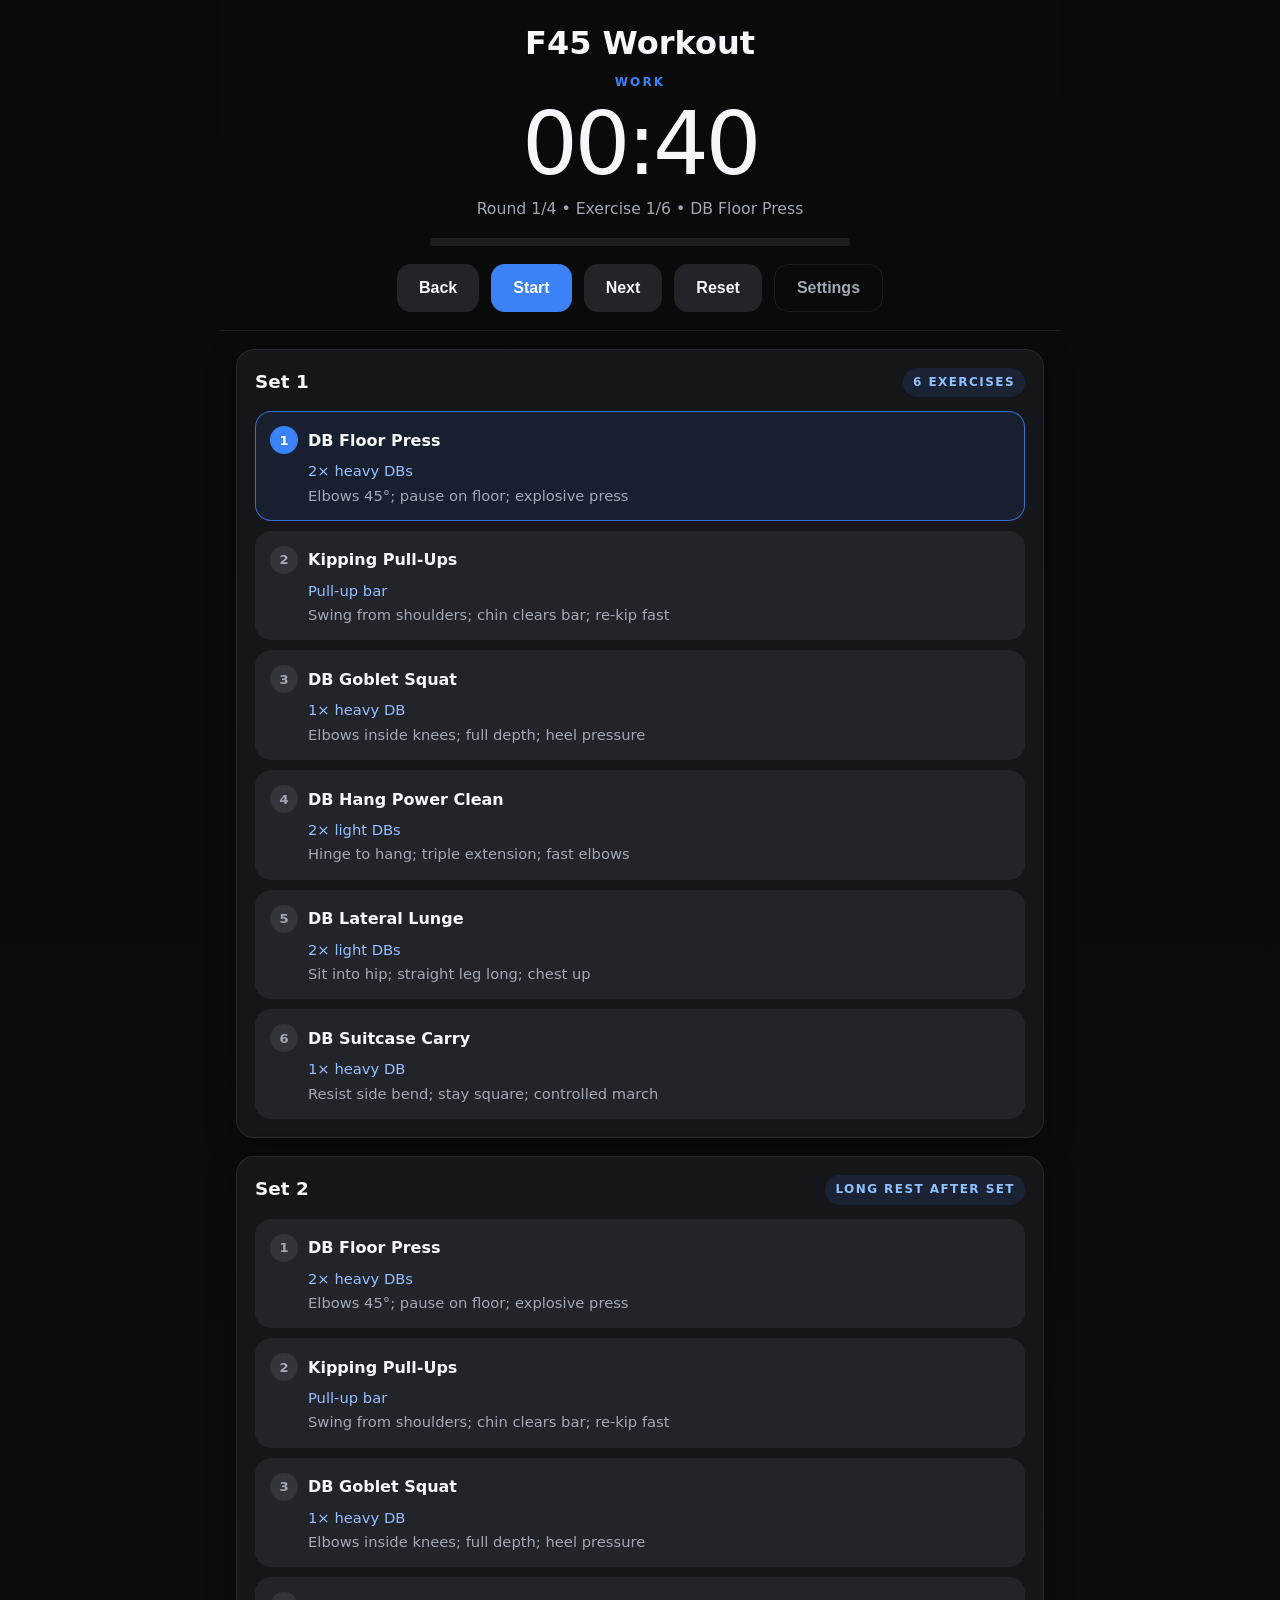
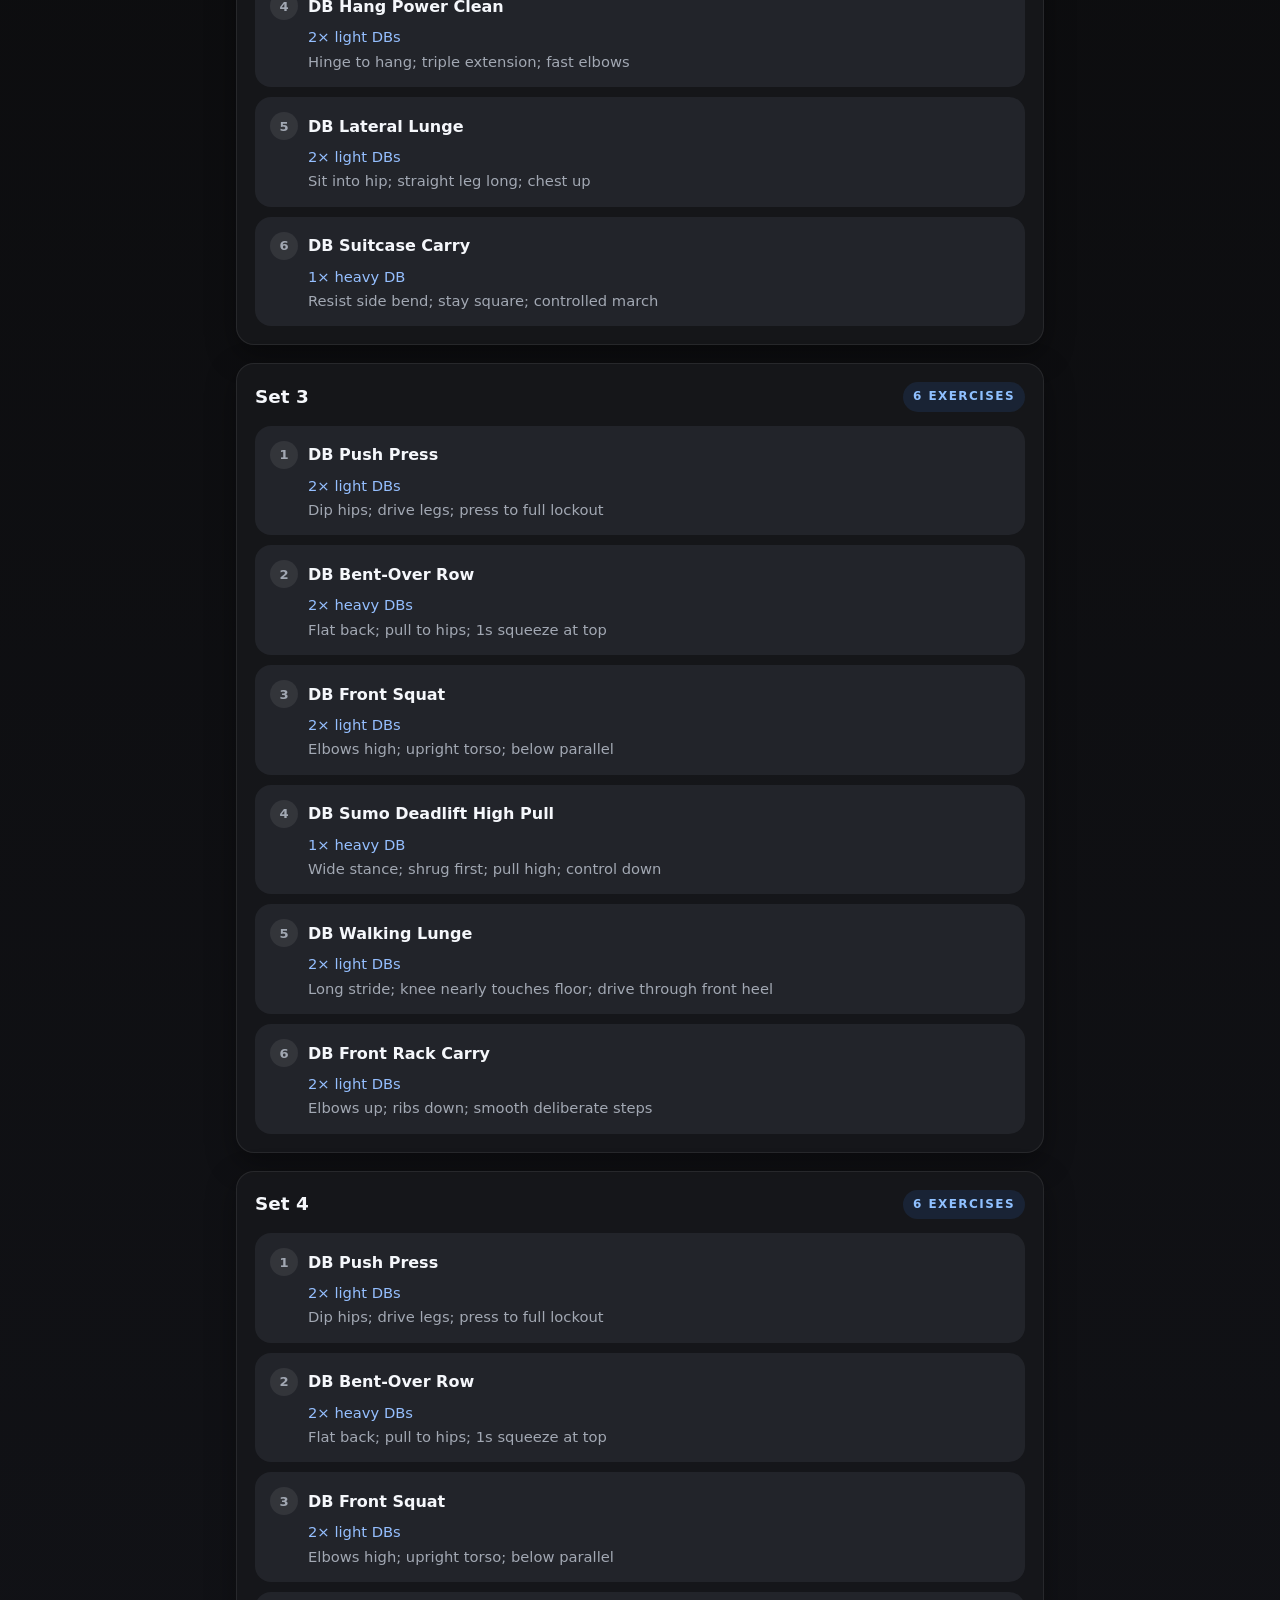
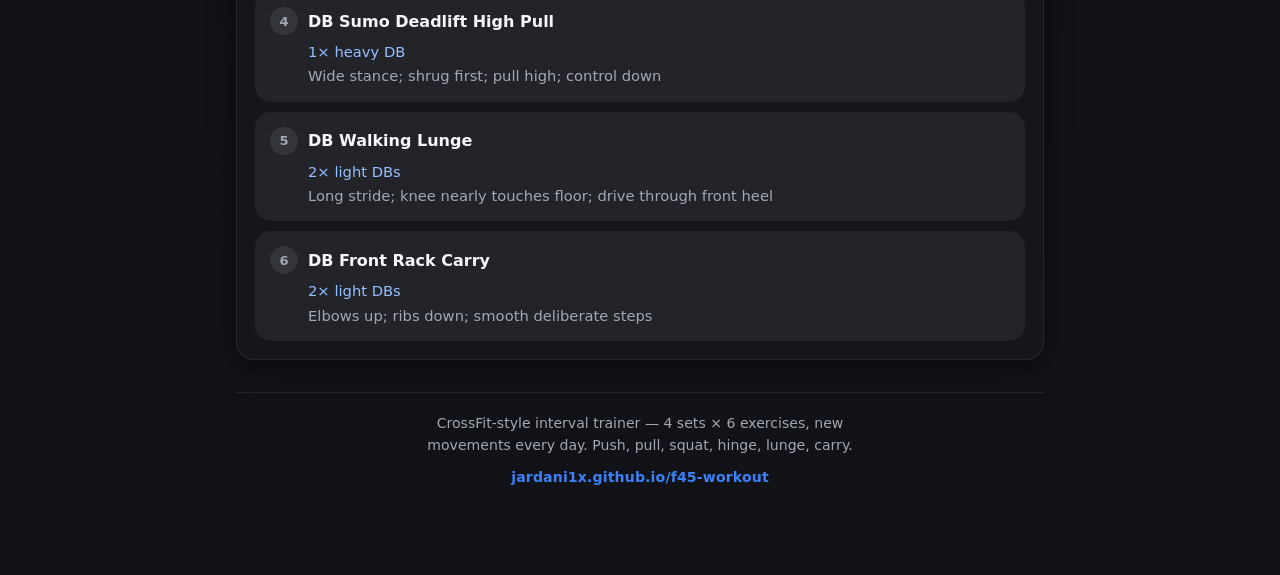
==== commit be273963: "Add page description and static link in footer https://claude.ai/code/session_01Fu2W1qgG11gSTnxhxNBr" ====
--- a/index.html
+++ b/index.html
@@ -244,12 +244,30 @@
     .complete-title { font-size: 1.4rem; font-weight: 800; margin-bottom: 8px; }
     .complete-sub { color: var(--muted); margin-bottom: 18px; }
 
-    .footer-note {
+    .page-footer {
       text-align: center;
+      margin-top: 32px;
+      padding: 20px 0 8px;
+      border-top: 1px solid var(--border);
+      display: flex;
+      flex-direction: column;
+      align-items: center;
+      gap: 10px;
+    }
+    .footer-desc {
       color: var(--muted);
-      margin-top: 18px;
-      font-size: 0.9rem;
-    }
+      font-size: 0.88rem;
+      max-width: 480px;
+      line-height: 1.55;
+    }
+    .footer-link {
+      color: var(--blue);
+      font-size: 0.88rem;
+      font-weight: 600;
+      text-decoration: none;
+      letter-spacing: 0.01em;
+    }
+    .footer-link:hover { text-decoration: underline; }
   </style>
 </head>
 <body>
@@ -278,7 +296,11 @@
     </section>
 
     <main id="workoutRoot"></main>
-    <div class="footer-note">Production build • static single-file app</div>
+
+    <footer class="page-footer">
+      <p class="footer-desc">CrossFit-style interval trainer — 4 sets × 6 exercises, new movements every day. Push, pull, squat, hinge, lunge, carry.</p>
+      <a class="footer-link" href="https://jardani1x.github.io/f45-workout/" target="_blank" rel="noopener">jardani1x.github.io/f45-workout</a>
+    </footer>
   </div>
 
   <div id="settingsOverlay" class="overlay">
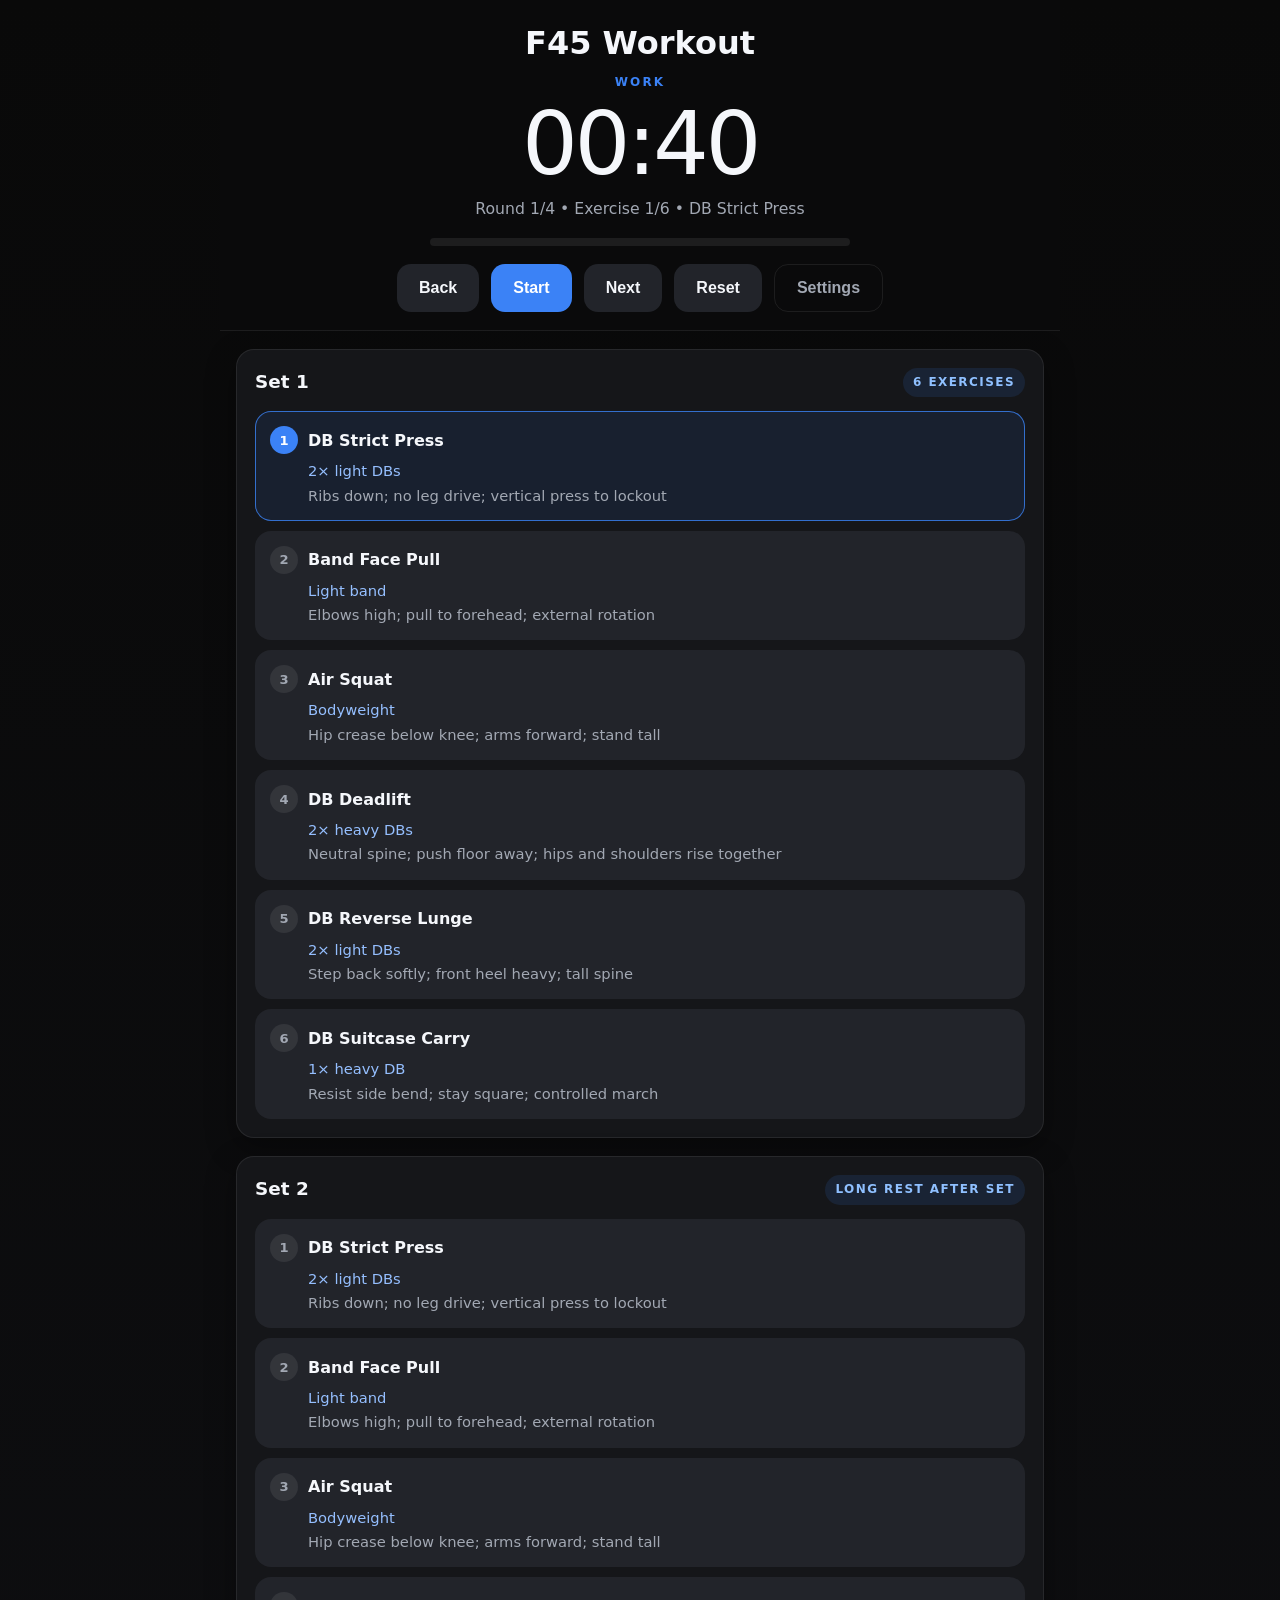
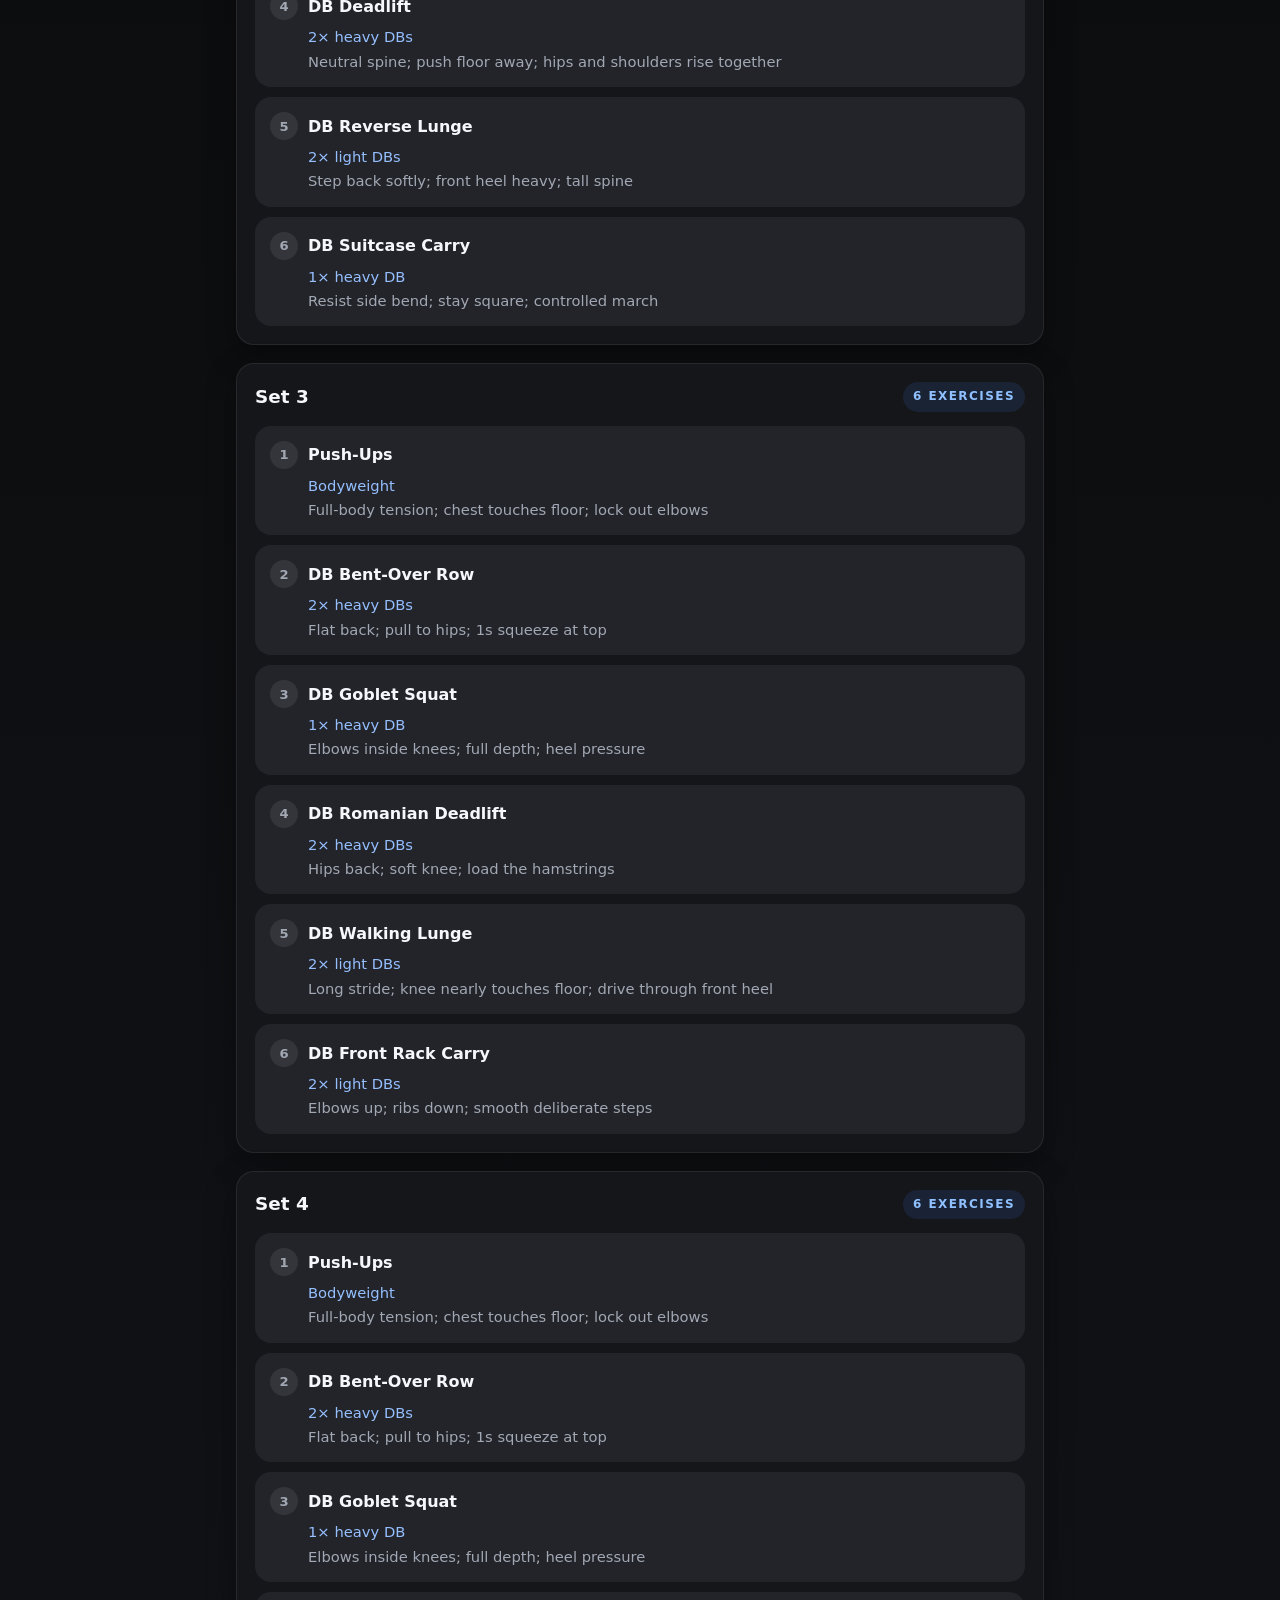
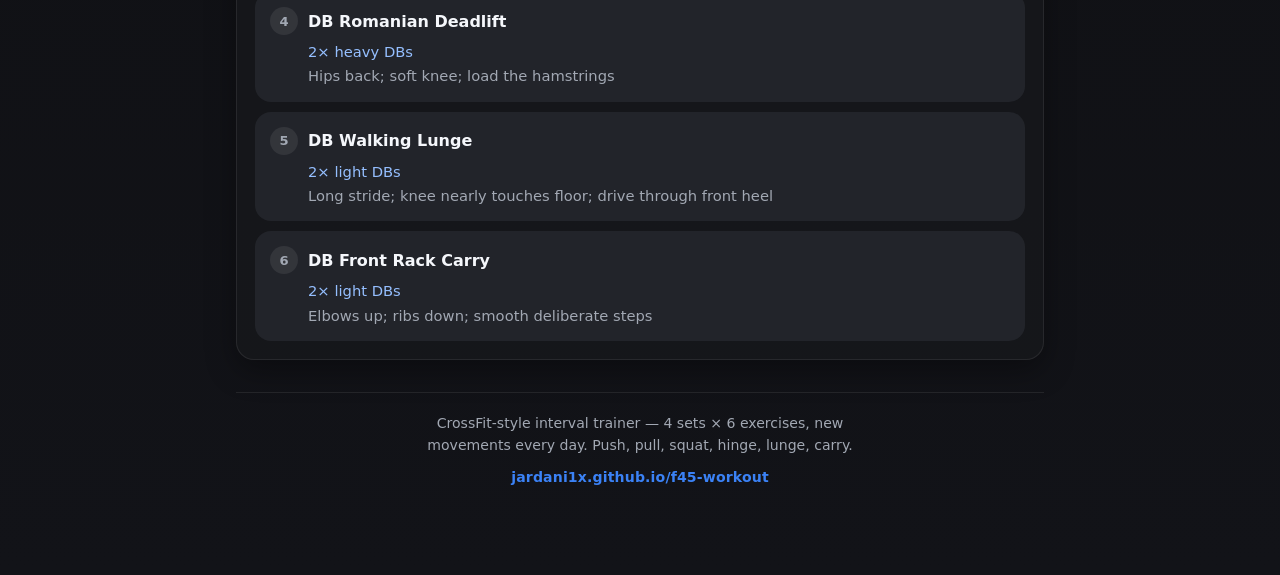
==== commit db2c7b60: "Add DB Swing to hinge exercise pool https://claude.ai/code/session_01Fu2W1qgG11gSTnxhxNBrw1" ====
--- a/index.html
+++ b/index.html
@@ -356,7 +356,8 @@
           { name: 'DB Deadlift', equip: '2× heavy DBs', cues: 'Neutral spine; push floor away; hips and shoulders rise together' },
           { name: 'DB Romanian Deadlift', equip: '2× heavy DBs', cues: 'Hips back; soft knee; load the hamstrings' },
           { name: 'DB Hang Power Clean', equip: '2× light DBs', cues: 'Hinge to hang; triple extension; fast elbows' },
-          { name: 'DB Sumo Deadlift High Pull', equip: '1× heavy DB', cues: 'Wide stance; shrug first; pull high; control down' }
+          { name: 'DB Sumo Deadlift High Pull', equip: '1× heavy DB', cues: 'Wide stance; shrug first; pull high; control down' },
+          { name: 'DB Swing', equip: '1× heavy DB', cues: 'Hinge hard; snap hips; float to shoulder height; control descent' }
         ],
         lunge: [
           { name: 'DB Front Rack Lunge', equip: '2× light DBs', cues: 'Elbows up; knee tracks toes; upright torso' },
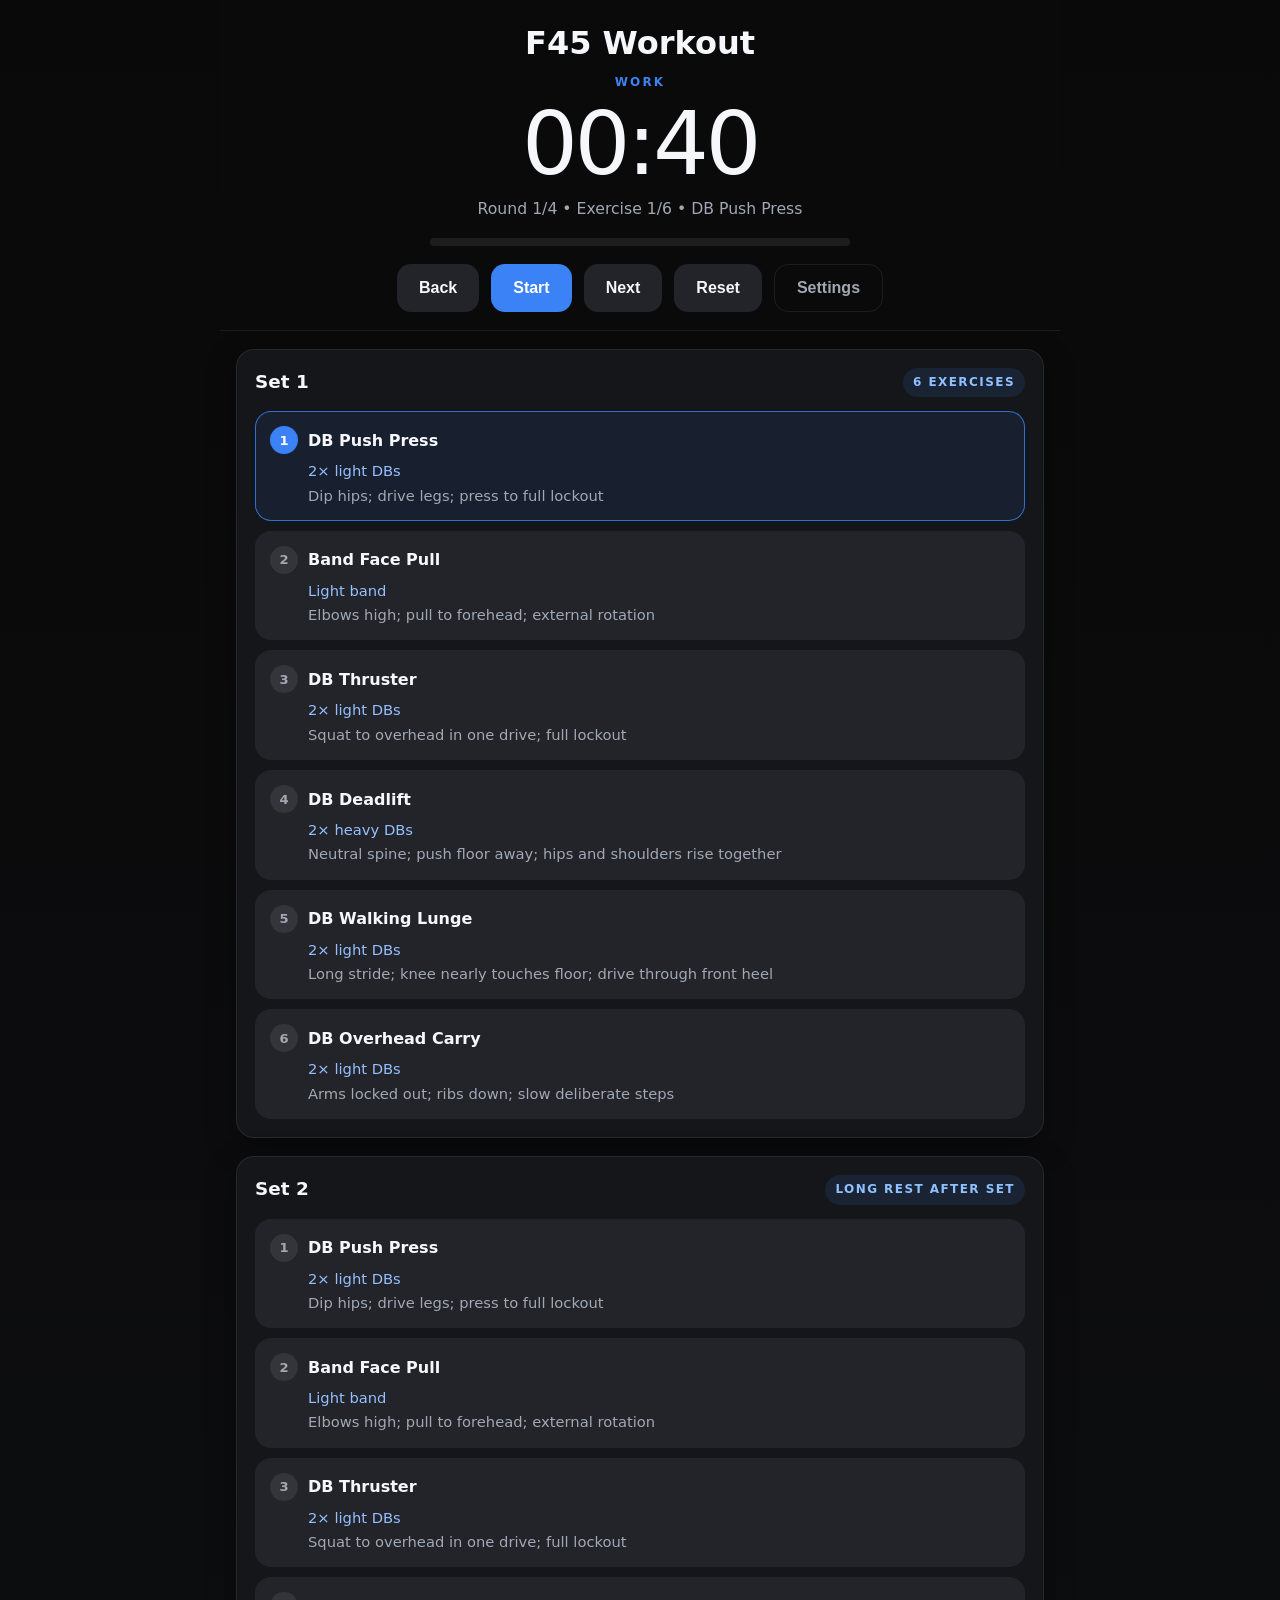
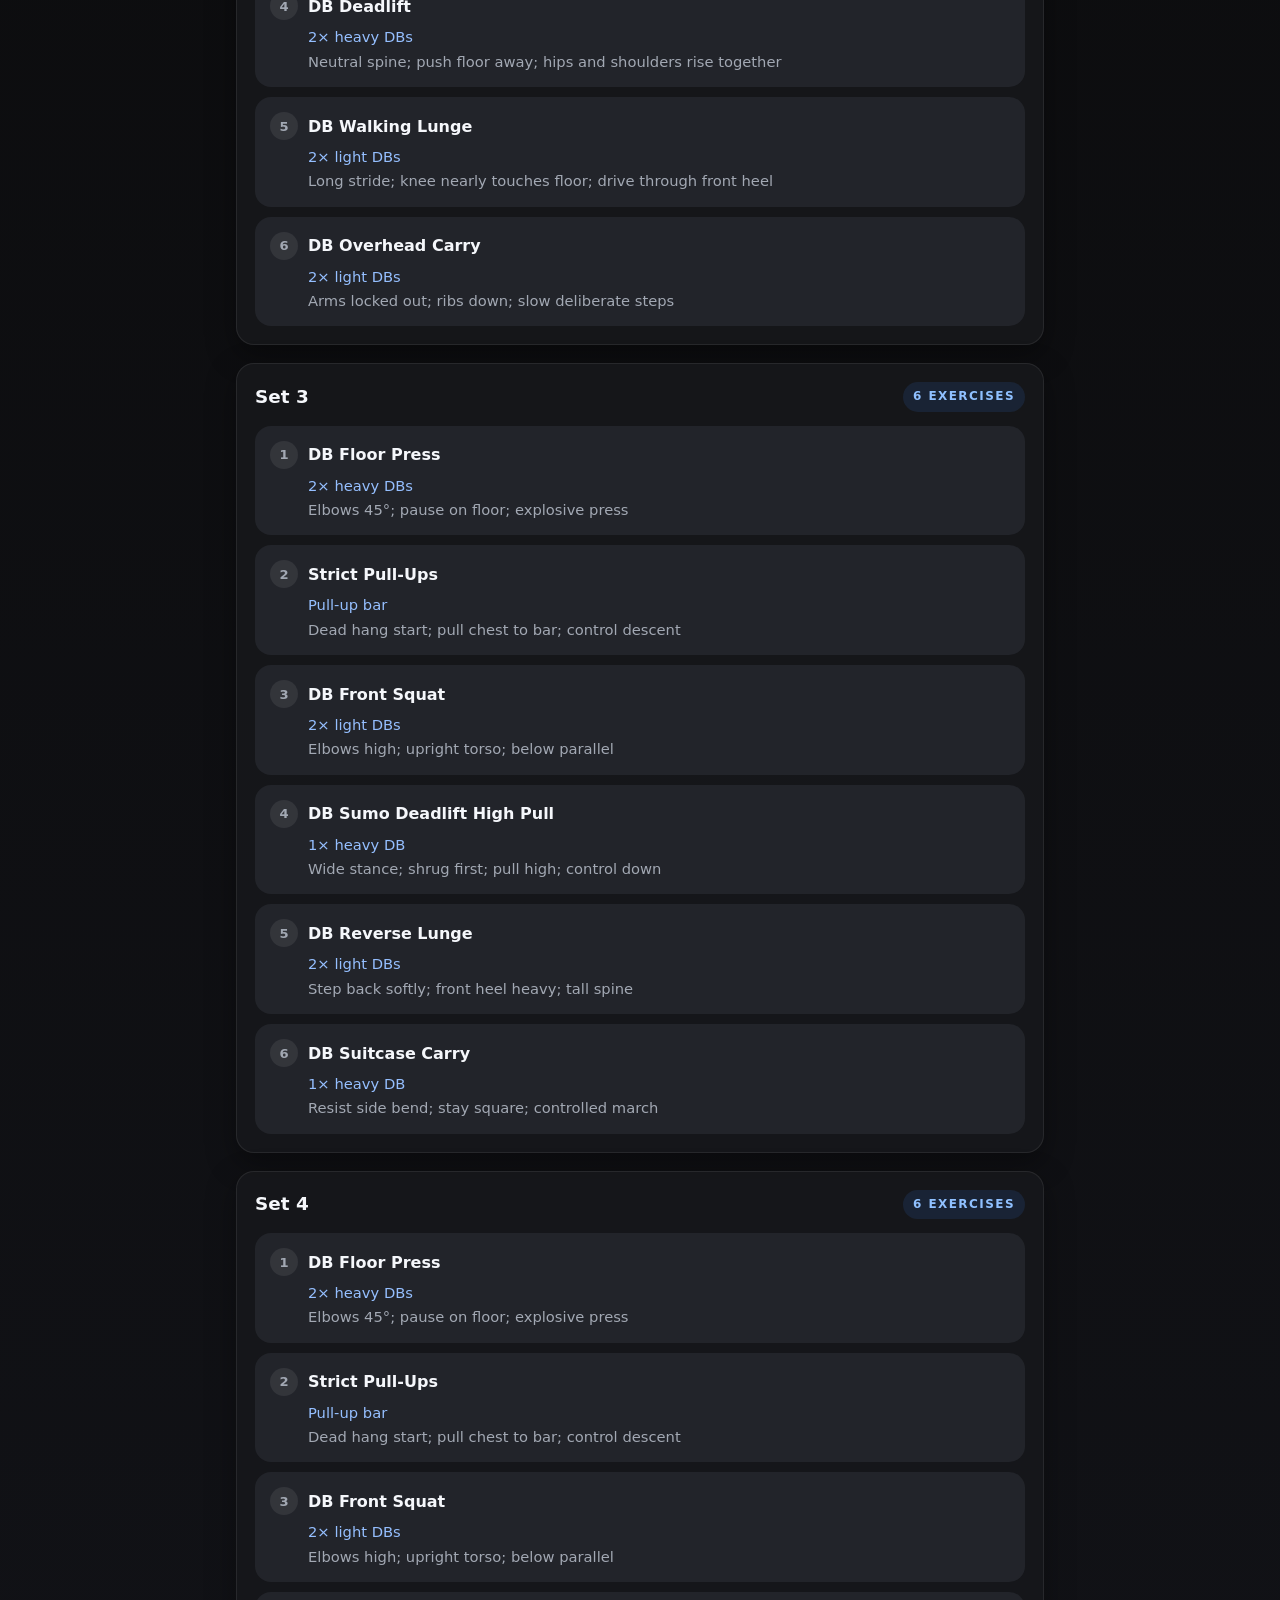
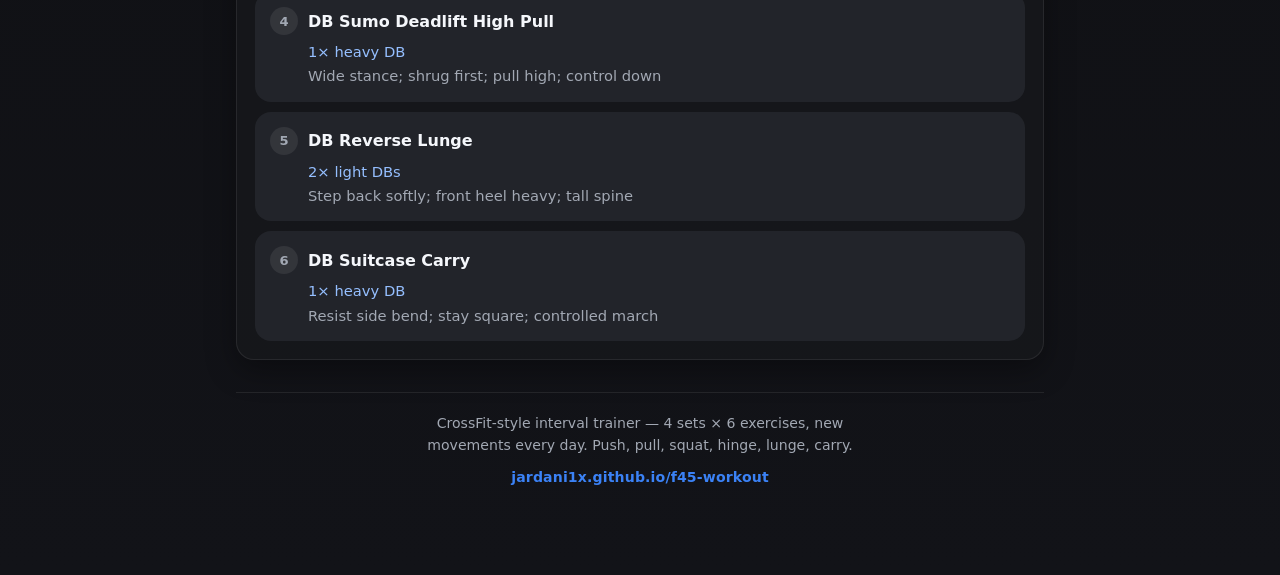
==== commit fb881f17: "Add DB Snatch to hinge exercise pool https://claude.ai/code/session_01Fu2W1qgG11gSTnxhxNBrw1" ====
--- a/index.html
+++ b/index.html
@@ -357,7 +357,8 @@
           { name: 'DB Romanian Deadlift', equip: '2× heavy DBs', cues: 'Hips back; soft knee; load the hamstrings' },
           { name: 'DB Hang Power Clean', equip: '2× light DBs', cues: 'Hinge to hang; triple extension; fast elbows' },
           { name: 'DB Sumo Deadlift High Pull', equip: '1× heavy DB', cues: 'Wide stance; shrug first; pull high; control down' },
-          { name: 'DB Swing', equip: '1× heavy DB', cues: 'Hinge hard; snap hips; float to shoulder height; control descent' }
+          { name: 'DB Swing', equip: '1× heavy DB', cues: 'Hinge hard; snap hips; float to shoulder height; control descent' },
+          { name: 'DB Snatch', equip: '1× light DB', cues: 'Hinge to hang; explosive hip snap; punch overhead; lockout arm' }
         ],
         lunge: [
           { name: 'DB Front Rack Lunge', equip: '2× light DBs', cues: 'Elbows up; knee tracks toes; upright torso' },
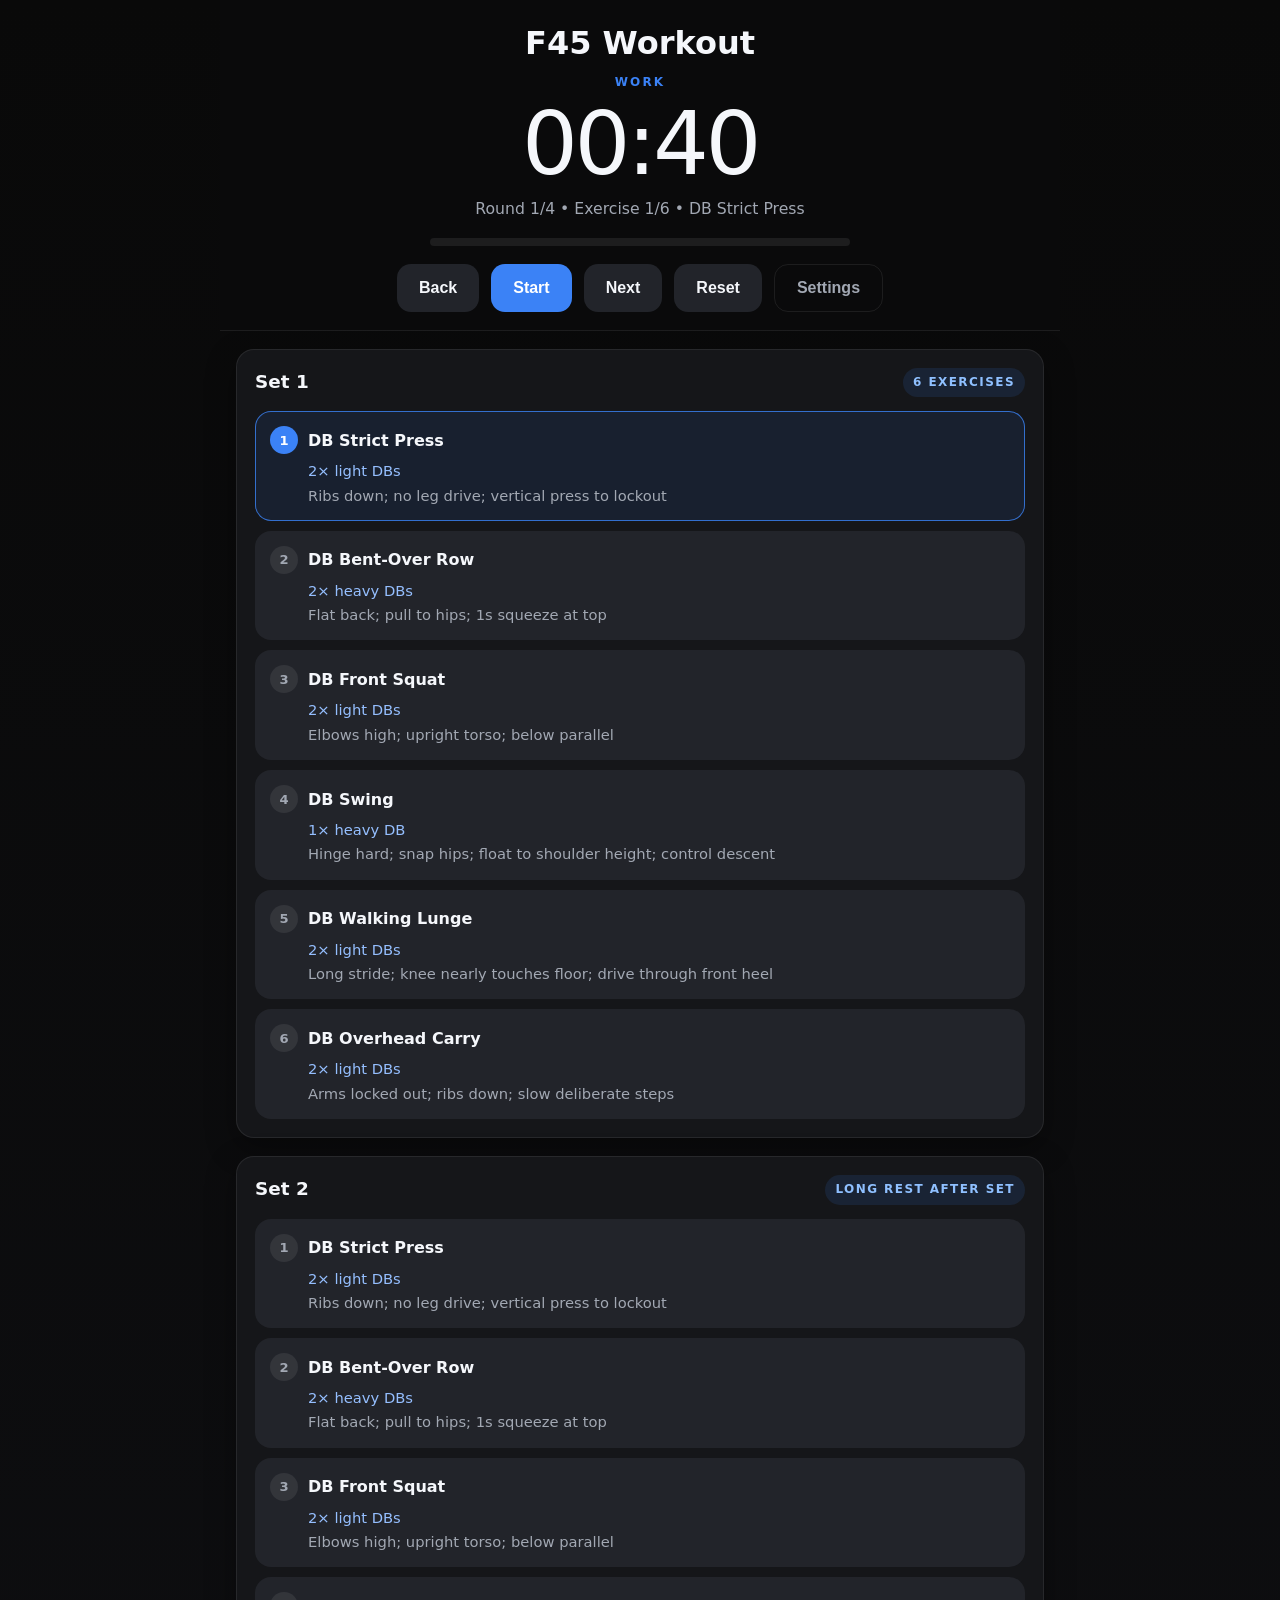
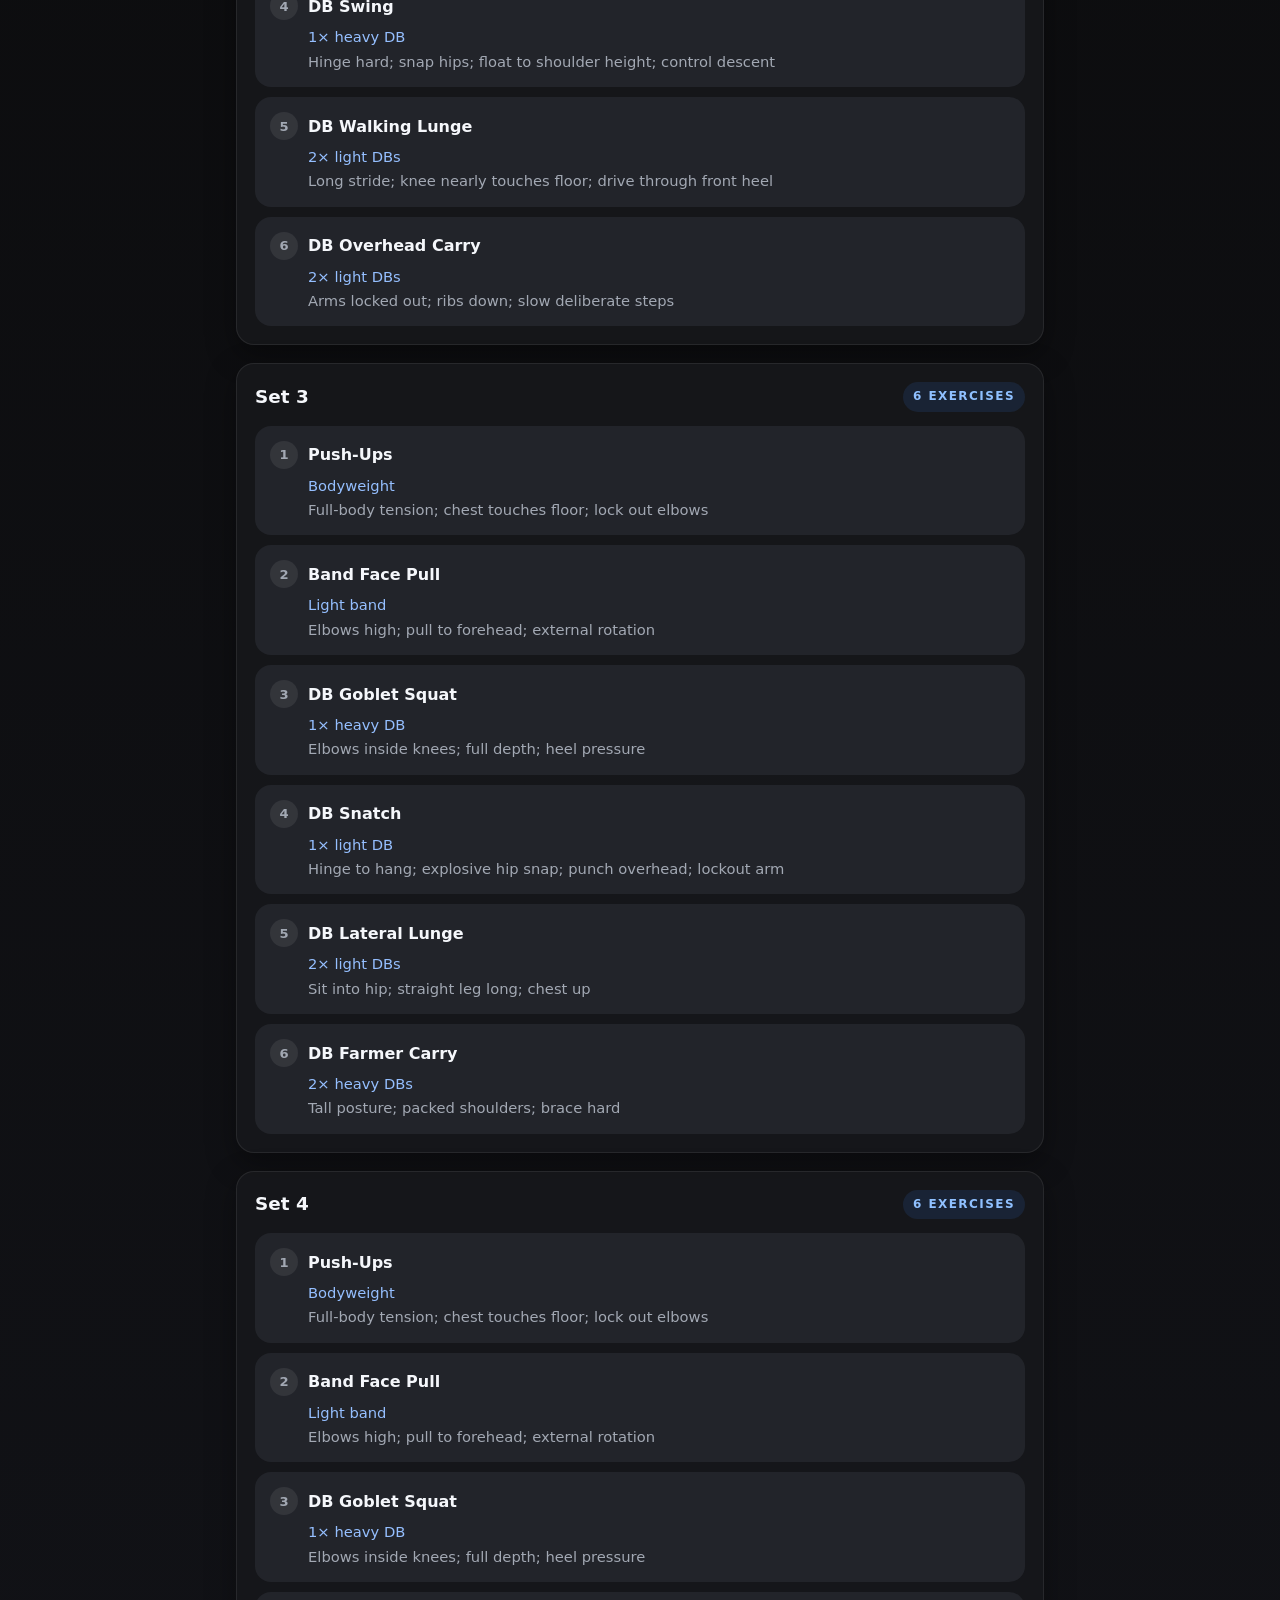
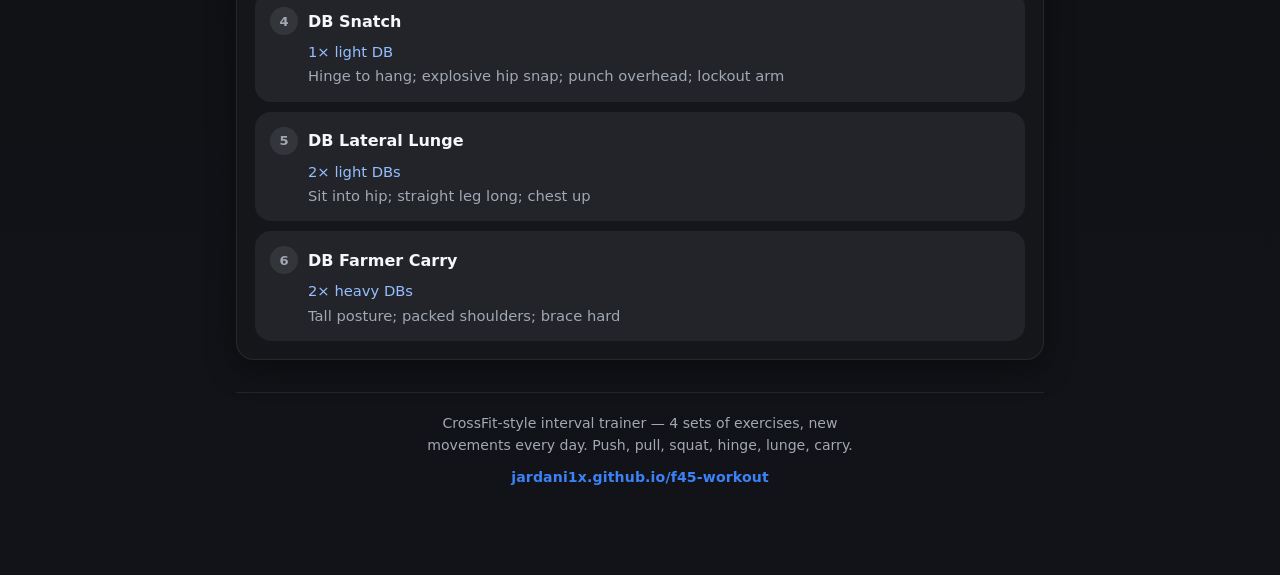
==== commit be532641: "Add category multi-select to Settings; make exercise count dynamic - Settings modal now shows 6 pill" ====
--- a/index.html
+++ b/index.html
@@ -268,6 +268,23 @@
       letter-spacing: 0.01em;
     }
     .footer-link:hover { text-decoration: underline; }
+
+    .cat-btn {
+      padding: 8px 14px;
+      border-radius: 999px;
+      font-size: 0.82rem;
+      font-weight: 700;
+      border: 1px solid var(--border);
+      background: var(--panel-2);
+      color: var(--muted);
+      cursor: pointer;
+      transition: background 0.15s, color 0.15s, border-color 0.15s;
+    }
+    .cat-btn.active {
+      background: rgba(59,130,246,0.18);
+      border-color: var(--blue);
+      color: var(--blue);
+    }
   </style>
 </head>
 <body>
@@ -298,7 +315,7 @@
     <main id="workoutRoot"></main>
 
     <footer class="page-footer">
-      <p class="footer-desc">CrossFit-style interval trainer — 4 sets × 6 exercises, new movements every day. Push, pull, squat, hinge, lunge, carry.</p>
+      <p class="footer-desc">CrossFit-style interval trainer — 4 sets of exercises, new movements every day. Push, pull, squat, hinge, lunge, carry.</p>
       <a class="footer-link" href="https://jardani1x.github.io/f45-workout/" target="_blank" rel="noopener">jardani1x.github.io/f45-workout</a>
     </footer>
   </div>
@@ -312,6 +329,10 @@
         <label>Long Rest Seconds<br><input id="longRestInput" type="number" min="10" max="600" style="width:100%; margin-top:6px; padding:10px; border-radius:10px; border:1px solid var(--border); background:var(--panel-2); color:var(--text);"></label>
         <label><input id="soundToggle" type="checkbox"> Sound cues</label>
         <label><input id="vibrateToggle" type="checkbox"> Vibration cues</label>
+        <div>
+          <div style="margin-bottom:8px; color:var(--muted); font-size:0.88rem; font-weight:600;">Exercise Categories</div>
+          <div id="categoryToggles" style="display:flex; flex-wrap:wrap; gap:8px;"></div>
+        </div>
       </div>
       <div class="controls" style="justify-content:flex-end; margin-top:18px;">
         <button id="closeSettingsBtn" class="secondary">Close</button>
@@ -423,7 +444,8 @@
       }
 
       function buildSet(seedBase, usedByCategory) {
-        return CATEGORY_POOL.map((category, i) => pickOne(category, seedBase + (i * 17), usedByCategory));
+        const active = CATEGORY_POOL.filter(c => prefs.activeCategories.includes(c));
+        return active.map((category, i) => pickOne(category, seedBase + (i * 17), usedByCategory));
       }
 
       function buildWorkout() {
@@ -463,12 +485,14 @@
         nextUpName: document.getElementById('nextUpName'),
         nextUpMeta: document.getElementById('nextUpMeta'),
         workoutRoot: document.getElementById('workoutRoot'),
-        completeOverlay: document.getElementById('completeOverlay')
+        completeOverlay: document.getElementById('completeOverlay'),
+        categoryToggles: document.getElementById('categoryToggles')
       };
 
 
       const audioCtx = window.AudioContext ? new AudioContext() : null;
-      const prefs = JSON.parse(localStorage.getItem('f45Prefs') || '{"sound":true,"vibrate":false,"work":40,"rest":20,"longRest":120}');
+      const prefs = JSON.parse(localStorage.getItem('f45Prefs') || '{"sound":true,"vibrate":false,"work":40,"rest":20,"longRest":120,"activeCategories":["push","pull","squat","hinge","lunge","carry"]}');
+      if (!prefs.activeCategories || !prefs.activeCategories.length) prefs.activeCategories = [...CATEGORY_POOL];
       let WORK_TIME = Number(prefs.work || 40);
       let REST_TIME = Number(prefs.rest || 20);
       let LONG_REST_TIME = Number(prefs.longRest || 120);
@@ -494,6 +518,13 @@
         els.longRestInput.value = LONG_REST_TIME;
         els.soundToggle.checked = !!prefs.sound;
         els.vibrateToggle.checked = !!prefs.vibrate;
+        const active = new Set(prefs.activeCategories);
+        els.categoryToggles.innerHTML = CATEGORY_POOL.map(cat => `
+          <button class="cat-btn${active.has(cat) ? ' active' : ''}" data-cat="${cat}"
+            onclick="this.classList.toggle('active')">
+            ${cat.charAt(0).toUpperCase() + cat.slice(1)}
+          </button>
+        `).join('');
         els.settingsOverlay.classList.add('show');
       }
 
@@ -508,6 +539,8 @@
         prefs.work = WORK_TIME; prefs.rest = REST_TIME; prefs.longRest = LONG_REST_TIME;
         prefs.sound = !!els.soundToggle.checked;
         prefs.vibrate = !!els.vibrateToggle.checked;
+        const selected = [...els.categoryToggles.querySelectorAll('.cat-btn.active')].map(b => b.dataset.cat);
+        prefs.activeCategories = selected.length >= 1 ? selected : [...CATEGORY_POOL];
         localStorage.setItem('f45Prefs', JSON.stringify(prefs));
         resetWorkout();
         closeSettings();
@@ -528,7 +561,7 @@
           <section class="card section" id="set-${setIdx}">
             <div class="section-head">
               <div class="section-title">${workout.names[setIdx]}</div>
-              <div class="section-badge">${workout.longRestAfterSet[setIdx] ? 'Long rest after set' : '6 exercises'}</div>
+              <div class="section-badge">${workout.longRestAfterSet[setIdx] ? 'Long rest after set' : `${set.length} exercise${set.length !== 1 ? 's' : ''}`}</div>
             </div>
             <div class="exercise-list">
               ${set.map((ex, idx) => `
@@ -548,9 +581,10 @@
 
       function getDisplayTarget() {
         if (state.isWork) return { set: state.currentSet, exercise: state.currentExercise };
+        const perSet = workout.sets[0].length;
         let nextSet = state.currentSet;
         let nextExercise = state.currentExercise + 1;
-        if (nextExercise >= 6) {
+        if (nextExercise >= perSet) {
           nextExercise = 0;
           nextSet += 1;
         }
@@ -594,7 +628,7 @@
         els.phase.textContent = label;
         els.phase.className = `phase ${state.isWork ? 'work' : 'rest'}`;
         if (ex) {
-          els.status.textContent = `Round ${target.set + 1}/4 • Exercise ${target.exercise + 1}/6 • ${ex.name}`;
+          els.status.textContent = `Round ${target.set + 1}/4 • Exercise ${target.exercise + 1}/${workout.sets[0].length} • ${ex.name}`;
         } else {
           els.status.textContent = 'Workout complete';
         }
@@ -604,7 +638,7 @@
         const mins = String(Math.floor(state.timeLeft / 60)).padStart(2, '0');
         const secs = String(state.timeLeft % 60).padStart(2, '0');
         els.timer.textContent = `${mins}:${secs}`;
-        const total = state.isWork ? WORK_TIME : (workout.longRestAfterSet[state.currentSet] && state.currentExercise === 5 ? LONG_REST_TIME : REST_TIME);
+        const total = state.isWork ? WORK_TIME : (workout.longRestAfterSet[state.currentSet] && state.currentExercise === workout.sets[0].length - 1 ? LONG_REST_TIME : REST_TIME);
         const progress = ((total - state.timeLeft) / total) * 100;
         els.progress.style.width = `${Math.max(0, Math.min(100, progress))}%`;
         els.progress.className = `progress-bar${state.isWork ? '' : ' rest'}`;
@@ -632,8 +666,9 @@
       }
 
       function advancePhase() {
+        const lastIdx = workout.sets[0].length - 1;
         if (state.isWork) {
-          const lastExercise = state.currentExercise === 5;
+          const lastExercise = state.currentExercise === lastIdx;
           const lastSet = state.currentSet === 3;
           if (lastExercise && lastSet) {
             completeWorkout();
@@ -643,7 +678,7 @@
           state.timeLeft = lastExercise && workout.longRestAfterSet[state.currentSet] ? LONG_REST_TIME : REST_TIME;
         } else {
           state.isWork = true;
-          if (state.currentExercise < 5) {
+          if (state.currentExercise < lastIdx) {
             state.currentExercise += 1;
           } else {
             state.currentExercise = 0;
@@ -669,7 +704,7 @@
 
 
       function goNext() {
-        if (state.currentSet === 3 && state.currentExercise === 5 && state.isWork) {
+        if (state.currentSet === 3 && state.currentExercise === workout.sets[0].length - 1 && state.isWork) {
           completeWorkout();
           return;
         }
@@ -687,7 +722,7 @@
           state.currentExercise -= 1;
         } else if (state.currentSet > 0) {
           state.currentSet -= 1;
-          state.currentExercise = 5;
+          state.currentExercise = workout.sets[0].length - 1;
         } else {
           state.timeLeft = WORK_TIME;
           renderAll();
